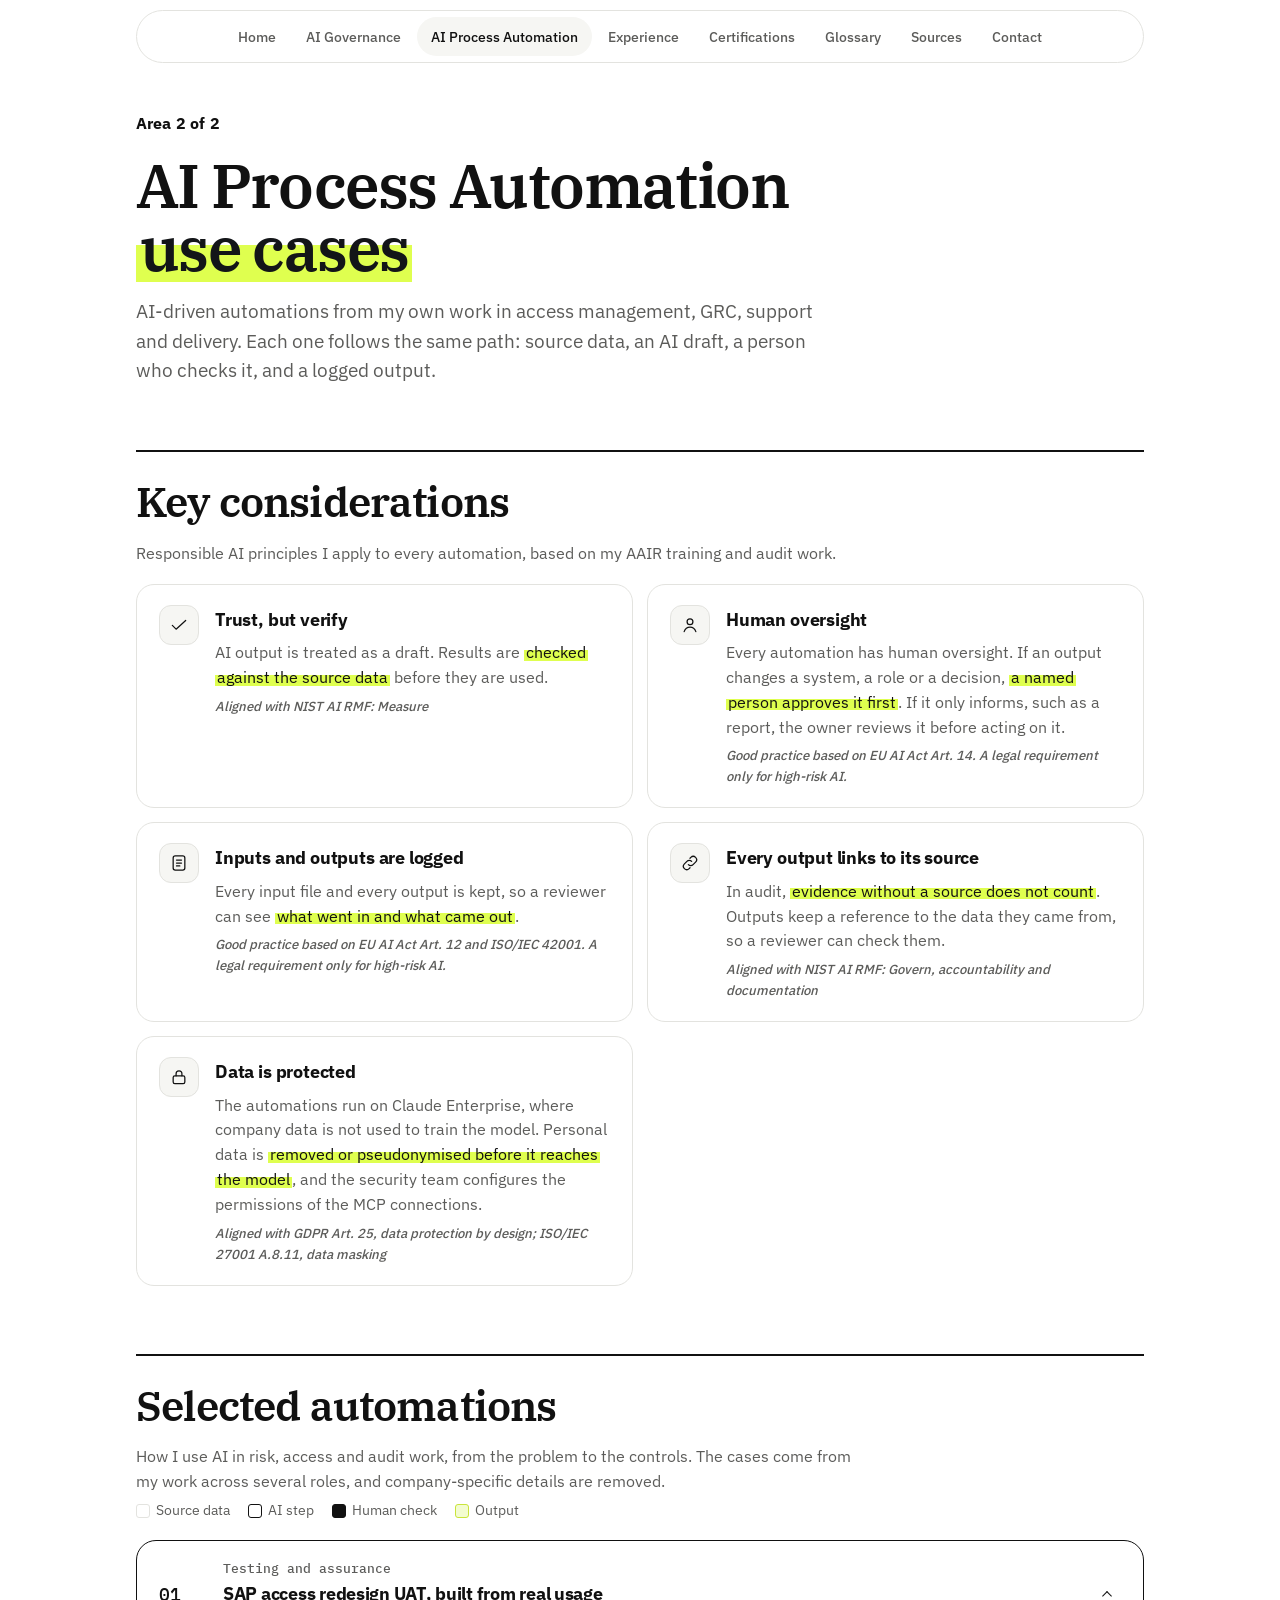
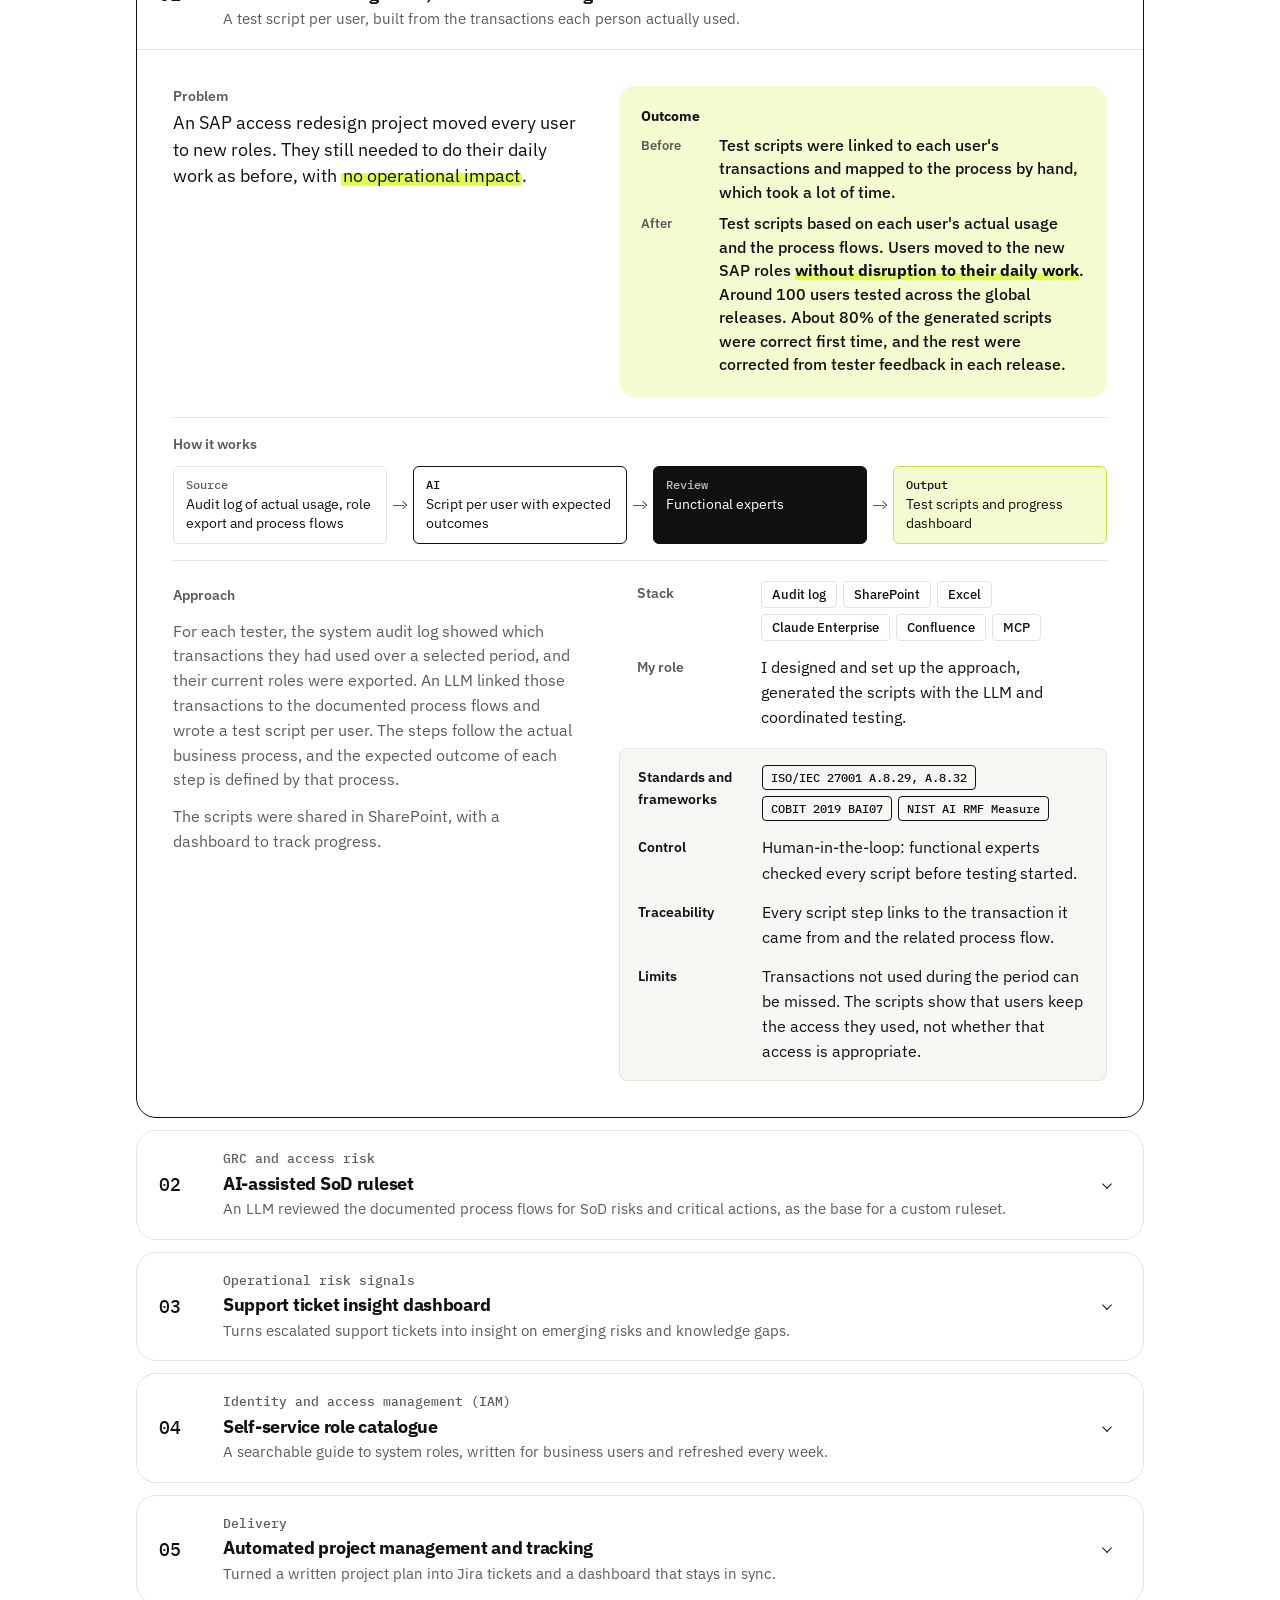
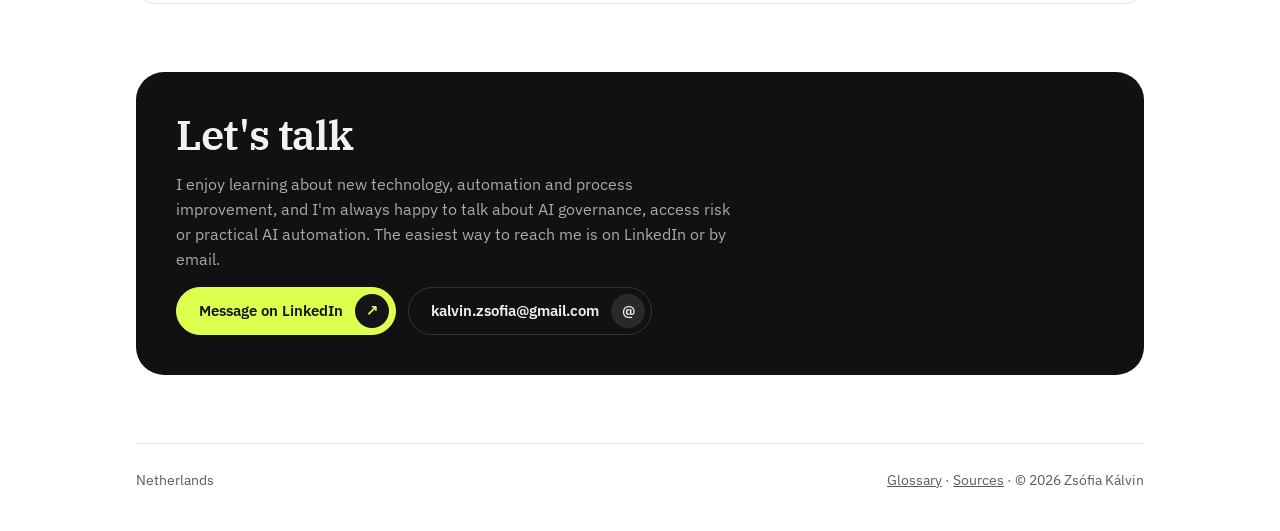
==== automation.html @ a621fd26 "New og-image with updated headline; cache-bust CSS/JS; better text wrapping in lede and section intr" ====
<!doctype html>
<html lang="en">
<head>
<meta charset="utf-8">
<meta http-equiv="Content-Security-Policy" content="default-src 'self'; script-src 'self'; style-src 'self' 'unsafe-inline'; font-src 'self'; img-src 'self' data:; connect-src 'none'; object-src 'none'; base-uri 'self'; form-action 'none'">
<meta name="referrer" content="strict-origin-when-cross-origin">
<meta name="viewport" content="width=device-width, initial-scale=1, viewport-fit=cover">
<title>AI Process Automation | Zsófia Kálvin</title>
<meta name="description" content="Five anonymised AI automation case studies in GRC, IAM, support and delivery, each human-in-the-loop with traceability, and mapped to ISO/IEC 27001, COBIT and NIST AI RMF.">
<link rel="stylesheet" href="assets/site.css?v=20261101">

<link rel="canonical" href="https://zsofiakalvin.github.io/automation.html">
<meta property="og:type" content="website">
<meta property="og:url" content="https://zsofiakalvin.github.io/automation.html">
<meta property="og:title" content="AI Process Automation | Zsófia Kálvin">
<meta property="og:description" content="Five anonymised AI automation case studies in GRC, IAM, support and delivery, each human-in-the-loop with traceability, and mapped to ISO/IEC 27001, COBIT and NIST AI RMF.">
<meta property="og:image" content="https://zsofiakalvin.github.io/og-image.png">
<meta property="og:image:width" content="1200">
<meta property="og:image:height" content="627">
<meta name="twitter:card" content="summary_large_image">
</head>
<body>
<div class="navwrap">
    <nav class="topnav" aria-label="Site">
      <div class="navlinks">
        <a href="index.html">Home</a>
        <a href="governance.html">AI Governance</a>
        <a href="automation.html" aria-current="page">AI Process Automation</a>
        <a href="index.html#career">Experience</a>
        <a href="index.html#certs">Certifications</a>
        <a href="glossary.html">Glossary</a>
        <a href="sources.html">Sources</a>
        <a href="#contact">Contact</a>
      </div>
    </nav>
</div>
<header class="hero-band">
  <div class="hero-inner">
    <div class="hero-copy sub">
      <span class="role">Area 2 of 2</span>
      <h1>AI Process Automation <span class="rule"><span class="mark">use cases</span></span></h1>
      <p class="lede">AI-driven automations from my own work in access management, GRC, support and delivery. Each one follows the same path: source data, an AI draft, a person who checks it, and a logged output.</p>
    </div>
  </div>
</header>

<main class="page">

  <section aria-labelledby="how">
    <div class="section-head">
      <h2 id="how">Key considerations</h2>
      <p>Responsible AI principles I apply to every automation, based on my AAIR training and audit work.</p>
    </div>
    <div class="principles">
      <div class="principle"><div class="principle-core">
        <span class="p-ic" aria-hidden="true"><svg viewBox="0 0 24 24"><path d="M4 12.5l4.5 4.5L20 6.5"/></svg></span>
        <h3>Trust, but verify</h3>
        <p>AI output is treated as a draft. Results are <mark class="hl">checked against the source data</mark> before they are used.</p>
        <span class="aligned">Aligned with NIST AI RMF: Measure</span>
      </div></div>
      <div class="principle"><div class="principle-core">
        <span class="p-ic" aria-hidden="true"><svg viewBox="0 0 24 24"><circle cx="12" cy="8" r="3.5"/><path d="M5 20c1.2-3.6 4-5.5 7-5.5s5.8 1.9 7 5.5"/></svg></span>
        <h3>Human oversight</h3>
        <p>Every automation has human oversight. If an output changes a system, a role or a decision, <mark class="hl">a named person approves it first</mark>. If it only informs, such as a report, the owner reviews it before acting on it.</p>
        <span class="aligned">Good practice based on EU AI Act Art. 14. A legal requirement only for high-risk AI.</span>
      </div></div>
      <div class="principle"><div class="principle-core">
        <span class="p-ic" aria-hidden="true"><svg viewBox="0 0 24 24"><rect x="5" y="3.5" width="14" height="17" rx="2.5"/><path d="M9 8.5h6M9 12h6M9 15.5h4"/></svg></span>
        <h3>Inputs and outputs are logged</h3>
        <p>Every input file and every output is kept, so a reviewer can see <mark class="hl">what went in and what came out</mark>.</p>
        <span class="aligned">Good practice based on EU AI Act Art. 12 and ISO/IEC 42001. A legal requirement only for high-risk AI.</span>
      </div></div>
      <div class="principle"><div class="principle-core">
        <span class="p-ic" aria-hidden="true"><svg viewBox="0 0 24 24"><path d="M10 14a4 4 0 0 0 5.7 0l3-3a4 4 0 0 0-5.7-5.7l-1 1"/><path d="M14 10a4 4 0 0 0-5.7 0l-3 3a4 4 0 0 0 5.7 5.7l1-1"/></svg></span>
        <h3>Every output links to its source</h3>
        <p>In audit, <mark class="hl">evidence without a source does not count</mark>. Outputs keep a reference to the data they came from, so a reviewer can check them.</p>
        <span class="aligned">Aligned with NIST AI RMF: Govern, accountability and documentation</span>
      </div></div>
      <div class="principle"><div class="principle-core">
        <span class="p-ic" aria-hidden="true"><svg viewBox="0 0 24 24"><rect x="5" y="10.5" width="14" height="9.5" rx="2"/><path d="M8.5 10.5V8a3.5 3.5 0 0 1 7 0v2.5"/></svg></span>
        <h3>Data is protected</h3>
        <p>The automations run on Claude Enterprise, where company data is not used to train the model. Personal data is <mark class="hl">removed or pseudonymised before it reaches the model</mark>, and the security team configures the permissions of the MCP connections.</p>
        <span class="aligned">Aligned with GDPR Art. 25, data protection by design; ISO/IEC 27001 A.8.11, data masking</span>
      </div></div>
    </div>
  </section>

  <section aria-labelledby="work">
    <div class="section-head">
      <h2 id="work">Selected automations</h2>
      <p>How I use AI in risk, access and audit work, from the problem to the controls. The cases come from my work across several roles, and company-specific details are removed.</p>
      <div class="legend" aria-label="Flowchart key">
        <span><i></i>Source data</span>
        <span><i class="ai"></i>AI step</span>
        <span><i class="human"></i>Human check</span>
        <span><i class="out"></i>Output</span>
      </div>
    </div>

    <div class="cases">

      <details class="case-item" name="case" open>
        <summary>
          <span class="ci-num">01</span>
          <span class="ci-text"><span class="ci-kind">Testing and assurance</span><strong>SAP access redesign UAT, built from real usage</strong><span class="ci-sum">A test script per user, built from the transactions each person actually used.</span></span>
          <span class="ci-chev" aria-hidden="true"></span>
        </summary>
      <article class="case"><div class="case-core">
        <div class="case-head">
          <span class="case-kind">Testing and assurance</span>
          <h3>SAP access redesign UAT, built from real usage</h3>
          <p class="case-problem"><span class="lbl">Problem</span><span class="txt">An SAP access redesign project moved every user to new roles. They still needed to do their daily work as before, with <mark class="hl">no operational impact</mark>.</span></p>
        </div>
        <div class="case-result">
          <span>Outcome</span>
          <dl class="ba">
            <dt>Before</dt><dd>Test scripts were linked to each user&#x27;s transactions and mapped to the process by hand, which took a lot of time.</dd>
            <dt>After</dt><dd>Test scripts based on each user&#x27;s actual usage and the process flows. Users moved to the new SAP roles <strong class="em">without disruption to their daily work</strong>. Around 100 users tested across the global releases. About 80% of the generated scripts were correct first time, and the rest were corrected from tester feedback in each release.</dd>
          </dl>
        </div>
        <figure class="flow">
          <figcaption>How it works</figcaption>
          <ol>
            <li class="step src"><span>Source</span>Audit log of actual usage, role export and process flows</li>
            <li class="arrow" aria-hidden="true"></li>
            <li class="step ai"><span>AI</span>Script per user with expected outcomes</li>
            <li class="arrow" aria-hidden="true"></li>
            <li class="step human"><span>Review</span>Functional experts</li>
            <li class="arrow" aria-hidden="true"></li>
            <li class="step out"><span>Output</span>Test scripts and progress dashboard</li>
          </ol>
        </figure>
        <div class="case-main">
          <span class="case-label">Approach</span>
          <p>For each tester, the system audit log showed which transactions they had used over a selected period, and their current roles were exported. An LLM linked those transactions to the documented process flows and wrote a test script per user. The steps follow the actual business process, and the expected outcome of each step is defined by that process.</p><p>The scripts were shared in SharePoint, with a dashboard to track progress.</p>
        </div>
        <div class="case-side">
          <dl class="fields">
            <dt>Stack</dt>
            <dd class="tags"><span class="tag">Audit log</span><span class="tag">SharePoint</span><span class="tag">Excel</span><span class="tag">Claude Enterprise</span><span class="tag">Confluence</span><span class="tag">MCP</span></dd>
            <dt>My role</dt>
            <dd>I designed and set up the approach, generated the scripts with the LLM and coordinated testing.</dd>
          </dl>
          <dl class="fields gov">
            <dt>Standards and frameworks</dt>
            <dd class="wf-regs"><a class="reg-link" href="https://www.iso.org/standard/27001" target="_blank" rel="noopener">ISO/IEC 27001 A.8.29, A.8.32</a> <a class="reg-link" href="https://www.isaca.org/resources/cobit" target="_blank" rel="noopener">COBIT 2019 BAI07</a> <a class="reg-link" href="https://www.nist.gov/itl/ai-risk-management-framework" target="_blank" rel="noopener">NIST AI RMF Measure</a></dd>
            <dt>Control</dt>
            <dd>Human-in-the-loop: functional experts checked every script before testing started.</dd>
            <dt>Traceability</dt>
            <dd>Every script step links to the transaction it came from and the related process flow.</dd>
            <dt>Limits</dt>
            <dd>Transactions not used during the period can be missed. The scripts show that users keep the access they used, not whether that access is appropriate.</dd>
          </dl>
        </div>
      </div></article>
      </details>
      <details class="case-item" name="case">
        <summary>
          <span class="ci-num">02</span>
          <span class="ci-text"><span class="ci-kind">GRC and access risk</span><strong>AI-assisted SoD ruleset</strong><span class="ci-sum">An LLM reviewed the documented process flows for SoD risks and critical actions, as the base for a custom ruleset.</span></span>
          <span class="ci-chev" aria-hidden="true"></span>
        </summary>
      <article class="case"><div class="case-core">
        <div class="case-head">
          <span class="case-kind">GRC and access risk</span>
          <h3>AI-assisted SoD ruleset</h3>
          <p class="case-problem"><span class="lbl">Problem</span><span class="txt">The business processes were documented in detail, but there were <mark class="hl">too many process flows to review manually</mark> for segregation of duties risks and to map to system requirements within the project time frame and with the available resources. The SoD ruleset was <mark class="hl">not clearly mapped to the business processes</mark>.</span></p>
        </div>
        <div class="case-result">
          <span>Outcome</span>
          <dl class="ba">
            <dt>Before</dt><dd>Manual review only, with an SoD ruleset that did not reflect the business processes.</dd>
            <dt>After</dt><dd>A reviewed baseline SoD and critical access ruleset, ready to extend.</dd>
          </dl>
        </div>
        <figure class="flow">
          <figcaption>How it works</figcaption>
          <ol>
            <li class="step src"><span>Source</span>Documented process flows</li>
            <li class="arrow" aria-hidden="true"></li>
            <li class="step ai"><span>AI</span>Flag SoD risks, roles and critical actions</li>
            <li class="arrow" aria-hidden="true"></li>
            <li class="step human"><span>Review</span>Process owners and SMEs</li>
            <li class="arrow" aria-hidden="true"></li>
            <li class="step human"><span>Mapping</span>Technical experts map to transactions</li>
            <li class="arrow" aria-hidden="true"></li>
            <li class="step out"><span>Output</span>Custom SoD and critical access ruleset</li>
          </ol>
        </figure>
        <div class="case-main">
          <span class="case-label">Approach</span>
          <p>An LLM went through the process flows and, using defined keywords, flagged where SoD conflicts could occur, which role each step belongs to, and which actions are critical.</p><p>Process owners and subject matter experts reviewed the findings. Technical experts then mapped the processes to system transactions and authorization objects to build a custom SoD and critical access ruleset.</p>
        </div>
        <div class="case-side">
          <dl class="fields">
            <dt>Stack</dt>
            <dd class="tags"><span class="tag">ERP data</span><span class="tag">SharePoint</span><span class="tag">Claude Enterprise</span><span class="tag">Confluence</span><span class="tag">MCP</span></dd>
            <dt>My role</dt>
            <dd>I designed and set up the keyword approach and ran the AI analysis.</dd>
          </dl>
          <dl class="fields gov">
            <dt>Standards and frameworks</dt>
            <dd class="wf-regs"><a class="reg-link" href="https://www.iso.org/standard/27001" target="_blank" rel="noopener">ISO/IEC 27001 A.5.3</a> <a class="reg-link" href="https://www.isaca.org/resources/cobit" target="_blank" rel="noopener">COBIT 2019 DSS06</a> <a class="reg-link" href="https://www.coso.org" target="_blank" rel="noopener">COSO Internal Control</a></dd>
            <dt>Control</dt>
            <dd>Human-in-the-loop: the LLM produced a first draft only. Process owners and SMEs reviewed the findings, and technical experts did the mapping.</dd>
            <dt>Traceability</dt>
            <dd>Each risk and critical action links to the process flow it came from and to the documented mitigating control.</dd>
            <dt>Limits</dt>
            <dd>Keyword matching can miss a risk described in other words, and process documentation can be out of date. The ruleset was validated by business process owners and functional SMEs, not benchmarked against a standard ruleset. It is a baseline, not a complete risk assessment.</dd>
          </dl>
        </div>
      </div></article>
      </details>
      <details class="case-item" name="case">
        <summary>
          <span class="ci-num">03</span>
          <span class="ci-text"><span class="ci-kind">Operational risk signals</span><strong>Support ticket insight dashboard</strong><span class="ci-sum">Turns escalated support tickets into insight on emerging risks and knowledge gaps.</span></span>
          <span class="ci-chev" aria-hidden="true"></span>
        </summary>
      <article class="case"><div class="case-core">
        <div class="case-head">
          <span class="case-kind">Operational risk signals</span>
          <h3>Support ticket insight dashboard</h3>
          <p class="case-problem"><span class="lbl">Problem</span><span class="txt">Support handles a large number of tickets, often routed across several teams. The goal was to find <mark class="hl">bottlenecks and recurring issues</mark>.</span></p>
        </div>
        <div class="case-result">
          <span>Outcome</span>
          <dl class="ba">
            <dt>Before</dt><dd>No visibility of where the knowledge base falls short or where tickets get stuck.</dd>
            <dt>After</dt><dd>Recurring escalations became visible by category. Many were already covered by existing procedures, so those were shared and training was added where the process was unclear. These escalations went down afterwards. This was observed, not measured, and other changes in the same period may have played a part.</dd>
          </dl>
        </div>
        <figure class="flow">
          <figcaption>How it works</figcaption>
          <ol>
            <li class="step src"><span>Source</span>Escalated tickets</li>
            <li class="arrow" aria-hidden="true"></li>
            <li class="step ai"><span>AI</span>Categorise and suggest root cause</li>
            <li class="arrow" aria-hidden="true"></li>
            <li class="step out"><span>Output</span>Two dashboard reports</li>
            <li class="arrow" aria-hidden="true"></li>
            <li class="step human"><span>Review</span>Function owner decides on action</li>
            <li class="arrow" aria-hidden="true"></li>
            <li class="step out"><span>Output</span>Monthly summary</li>
          </ol>
        </figure>
        <div class="case-main">
          <span class="case-label">Approach</span>
          <p>An automation collects the tickets first-line support could not resolve or needed help with. An LLM sorts them into predefined categories and suggests the root cause and the help that was needed.</p><p>The results feed two reports on a dashboard. One shows ticket volume and type to flag emerging risks. The other shows knowledge gaps behind escalations.</p>
        </div>
        <div class="case-side">
          <dl class="fields">
            <dt>Stack</dt>
            <dd class="tags"><span class="tag">Jira</span><span class="tag">Confluence</span><span class="tag">MCP</span><span class="tag">Claude Enterprise</span><span class="tag">Microsoft Office</span></dd>
          <dt>Schedule</dt>
          <dd>Runs daily. Monthly summary to management.</dd>
            <dt>My role</dt>
            <dd>I designed and set up the automation and the reports.</dd>
          </dl>
          <dl class="fields gov">
            <dt>Standards and frameworks</dt>
            <dd class="wf-regs"><a class="reg-link" href="https://www.iso.org/standard/70636.html" target="_blank" rel="noopener">ISO/IEC 20000-1</a></dd>
            <dt>Control</dt>
            <dd>The function owner reviews each report and decides whether action is needed. Tickets are sorted into predefined categories.</dd>
            <dt>Traceability</dt>
            <dd>Every ticket is listed in the report with a link to the original ticket.</dd>
            <dt>Limits</dt>
            <dd>Tickets with several causes can land in the wrong category. Individual classifications are not approved one by one. The function owner reviews the report as a whole and confirms root causes before any action.</dd>
          </dl>
        </div>
      </div></article>
      </details>
      <details class="case-item" name="case">
        <summary>
          <span class="ci-num">04</span>
          <span class="ci-text"><span class="ci-kind">Identity and access management (IAM)</span><strong>Self-service role catalogue</strong><span class="ci-sum">A searchable guide to system roles, written for business users and refreshed every week.</span></span>
          <span class="ci-chev" aria-hidden="true"></span>
        </summary>
      <article class="case"><div class="case-core">
        <div class="case-head">
          <span class="case-kind">Identity and access management (IAM)</span>
          <h3>Self-service role catalogue</h3>
          <p class="case-problem"><span class="lbl">Problem</span><span class="txt">Technical role names <mark class="hl">meant little to business users</mark>, so it was hard for them to know which access to request.</span></p>
        </div>
        <div class="case-result">
          <span>Outcome</span>
          <dl class="ba">
            <dt>Before</dt><dd>Business users chose access from technical role names.</dd>
            <dt>After</dt><dd>One searchable page explains roles in business terms, used by business users and the support team.</dd>
          </dl>
        </div>
        <figure class="flow">
          <figcaption>How it works</figcaption>
          <ol>
            <li class="step src"><span>Source</span>Weekly role data extract</li>
            <li class="arrow" aria-hidden="true"></li>
            <li class="step ai"><span>AI</span>Build searchable page</li>
            <li class="arrow" aria-hidden="true"></li>
            <li class="step human"><span>Review</span>Manual check</li>
            <li class="arrow" aria-hidden="true"></li>
            <li class="step out"><span>Output</span>Role catalogue page</li>
          </ol>
        </figure>
        <div class="case-main">
          <span class="case-label">Approach</span>
          <p>Role data is extracted from the ERP system every week. An LLM turns it into a searchable page where people can find roles by transaction description, job title or business process, and see whether a role gives display or maintain access.</p><p>Each role shows what it contains, with best-practice guidance on which role to request. The support team uses the same page to answer access questions.</p>
        </div>
        <div class="case-side">
          <dl class="fields">
            <dt>Stack</dt>
            <dd class="tags"><span class="tag">ERP extract</span><span class="tag">Excel</span><span class="tag">Claude Enterprise</span><span class="tag">Confluence</span><span class="tag">HTML</span></dd>
          <dt>Refresh</dt>
          <dd>Weekly</dd>
            <dt>My role</dt>
            <dd>I designed and set up the extract, the page and the weekly refresh, and I check each version.</dd>
          </dl>
          <dl class="fields gov">
            <dt>Standards and frameworks</dt>
            <dd class="wf-regs"><a class="reg-link" href="https://www.iso.org/standard/27001" target="_blank" rel="noopener">ISO/IEC 27001 A.5.15, A.5.18</a> <a class="reg-link" href="https://www.isaca.org/resources/cobit" target="_blank" rel="noopener">COBIT 2019 DSS05.04</a></dd>
            <dt>Control</dt>
            <dd>I check the generated page before it is published. It is read-only, and access is still requested and approved through the normal process.</dd>
            <dt>Traceability</dt>
            <dd>Each refresh is built from that week&#x27;s data extract.</dd>
            <dt>Limits</dt>
            <dd>The page is only as good as the role data behind it. It guides requests but does not replace the approval step.</dd>
          </dl>
        </div>
      </div></article>
      </details>
      <details class="case-item" name="case">
        <summary>
          <span class="ci-num">05</span>
          <span class="ci-text"><span class="ci-kind">Delivery</span><strong>Automated project management and tracking</strong><span class="ci-sum">Turned a written project plan into Jira tickets and a dashboard that stays in sync.</span></span>
          <span class="ci-chev" aria-hidden="true"></span>
        </summary>
      <article class="case"><div class="case-core">
        <div class="case-head">
          <span class="case-kind">Delivery</span>
          <h3>Automated project management and tracking</h3>
          <p class="case-problem"><span class="lbl">Problem</span><span class="txt">The project plan lived in a document and the work lived in Jira, so status had to be <mark class="hl">updated in two places</mark>.</span></p>
        </div>
        <div class="case-result">
          <span>Outcome</span>
          <dl class="ba">
            <dt>Before</dt><dd>Status was updated by hand in more than one place.</dd>
            <dt>After</dt><dd>Status is kept in Jira only, and the dashboard is updated from it every week.</dd>
          </dl>
        </div>
        <figure class="flow">
          <figcaption>How it works</figcaption>
          <ol>
            <li class="step src"><span>Source</span>Written project plan</li>
            <li class="arrow" aria-hidden="true"></li>
            <li class="step ai"><span>AI</span>Build dashboard and tickets</li>
            <li class="arrow" aria-hidden="true"></li>
            <li class="step human"><span>Review</span>Project coordinator</li>
            <li class="arrow" aria-hidden="true"></li>
            <li class="step out"><span>Output</span>Jira tickets by person and sprint</li>
            <li class="arrow" aria-hidden="true"></li>
            <li class="step src"><span>Repeat</span>Weekly sync from Jira</li>
          </ol>
        </figure>
        <div class="case-main">
          <span class="case-label">Approach</span>
          <p>An LLM turned the written project plan into a dashboard and a set of Jira tickets, assigned to people and sprints.</p><p>A weekly scheduled task updates the dashboard from Jira.</p>
        </div>
        <div class="case-side">
          <dl class="fields">
            <dt>Stack</dt>
            <dd class="tags"><span class="tag">Claude Enterprise</span><span class="tag">Jira</span><span class="tag">Confluence</span><span class="tag">MCP</span><span class="tag">Microsoft Office</span></dd>
          <dt>Schedule</dt>
          <dd>Weekly</dd>
            <dt>My role</dt>
            <dd>I designed and set up the dashboard, the tickets and the weekly sync.</dd>
          </dl>
          <dl class="fields gov">
            <dt>Standards and frameworks</dt>
            <dd class="wf-regs"><a class="reg-link" href="https://www.iso.org/standard/74947.html" target="_blank" rel="noopener">ISO 21502</a></dd>
            <dt>Control</dt>
            <dd>The project coordinator reviews the tickets and assignments.</dd>
            <dt>Traceability</dt>
            <dd>The dashboard is rebuilt from Jira every week, so it reflects the tickets themselves.</dd>
            <dt>Limits</dt>
            <dd>Splitting the plan into tickets needs a human check, and the dashboard is only as current as Jira.</dd>
          </dl>
        </div>
      </div></article>
      </details>

    </div>
  </section>

  <section class="contact" aria-labelledby="contact">
    <h2 id="contact">Let's talk</h2>
    <p>I enjoy learning about new technology, automation and process improvement, and I'm always happy to talk about AI governance, access risk or practical AI automation. The easiest way to reach me is on LinkedIn or by email.</p>
    <div class="cta">
      <a class="btn primary" href="https://www.linkedin.com/in/zsofia-kalvin/">Message on LinkedIn <span class="ic" aria-hidden="true">&#8599;</span></a>
      <a class="btn" href="#contact" data-u="kalvin.zsofia" data-d="gmail.com"><span class="em-txt">kalvin.zsofia [at] gmail.com</span> <span class="ic" aria-hidden="true">@</span></a>
    </div>
  </section>

  <footer>
    <span>Netherlands</span>
    <span><a href="glossary.html">Glossary</a> · <a href="sources.html">Sources</a> · &copy; 2026 Zsófia Kálvin</span>
  </footer>

</main>
<script src="assets/site.js?v=20261101" defer></script>
</body>
</html>
---- assets/site.css ----
@font-face { font-family: 'IBM Plex Sans'; font-style: normal; font-weight: 400; font-display: swap; src: url('fonts/ibm-plex-sans-latin-400-normal.woff2') format('woff2'); }
@font-face { font-family: 'IBM Plex Sans'; font-style: normal; font-weight: 500; font-display: swap; src: url('fonts/ibm-plex-sans-latin-500-normal.woff2') format('woff2'); }
@font-face { font-family: 'IBM Plex Sans'; font-style: normal; font-weight: 600; font-display: swap; src: url('fonts/ibm-plex-sans-latin-600-normal.woff2') format('woff2'); }
@font-face { font-family: 'IBM Plex Sans'; font-style: normal; font-weight: 700; font-display: swap; src: url('fonts/ibm-plex-sans-latin-700-normal.woff2') format('woff2'); }
@font-face { font-family: 'IBM Plex Serif'; font-style: normal; font-weight: 500; font-display: swap; src: url('fonts/ibm-plex-serif-latin-500-normal.woff2') format('woff2'); }
@font-face { font-family: 'IBM Plex Serif'; font-style: normal; font-weight: 600; font-display: swap; src: url('fonts/ibm-plex-serif-latin-600-normal.woff2') format('woff2'); }
@font-face { font-family: 'IBM Plex Mono'; font-style: normal; font-weight: 500; font-display: swap; src: url('fonts/ibm-plex-mono-latin-500-normal.woff2') format('woff2'); }
*, *::before, *::after { box-sizing: border-box; margin: 0; padding: 0; }
    /* Layout: light, airy single column; a highlighted headline as the one bold moment, ranked case accordion, principle cards, dark contact block. */
  :root {
    --bg: #ffffff;
    --surface: #ffffff;
    --fg: #111111;
    --muted: #5c5c5a;
    --line: #e3e3df;
    --accent: #111111;
    --accent-soft: #f2f2ef;
    --hl: #dfff4f;
    --hl-soft: #f3fcd0;
    --pending: #8a5a00;
    --pending-soft: #fbf1dc;
    --shell: #f6f6f3;
    --ink: #111111;
    --ink-fg: #f1f3ee;
    --ink-muted: #a4aab1;
    --ink-line: rgba(255, 255, 255, 0.14);
    --ink-accent: #dfff4f;
    --shadow: 0 1px 2px rgba(0, 0, 0, 0.04);
    --font-display: "IBM Plex Sans", "Helvetica Neue", Arial, sans-serif;
    --font-body: "IBM Plex Sans", "Helvetica Neue", Arial, system-ui, sans-serif;
  }
  @media (prefers-color-scheme: dark) {
    :root:not([data-theme="light"]) {
      --bg: #0c0c0c; --surface: #141414; --fg: #f2f2ef; --muted: #a3a3a0; --line: #2b2b2a;
      --accent: #f2f2ef; --accent-soft: #1f1f1f; --hl-soft: #262c10; --shell: #111111;
      --pending: #f0c674; --pending-soft: #3a2e14; --ink: #1a1a1a;
      --shadow: none; color-scheme: dark;
    }
  }
  :root[data-theme="dark"] {
    --bg: #0c0c0c; --surface: #141414; --fg: #f2f2ef; --muted: #a3a3a0; --line: #2b2b2a;
    --accent: #f2f2ef; --accent-soft: #1f1f1f; --hl-soft: #262c10; --shell: #111111;
    --pending: #f0c674; --pending-soft: #3a2e14; --ink: #1a1a1a;
    --shadow: none; color-scheme: dark;
  }

  body {
    background: var(--bg); color: var(--fg);
    font-family: var(--font-body); font-size: 1rem; line-height: 1.65;
    -webkit-font-smoothing: antialiased;
  }
  .page {
    max-width: 1040px; margin: 0 auto;
    padding-left: max(16px, env(safe-area-inset-left, 0px));
    padding-right: max(16px, env(safe-area-inset-right, 0px));
    padding-block: clamp(40px, 6vw, 72px) 56px;
    display: flex; flex-direction: column; gap: clamp(64px, 10vw, 120px);
  }
  a { color: inherit; }
  a:focus-visible { outline: 2px solid var(--accent); outline-offset: 3px; border-radius: 2px; }

  /* Hero */
  .hero-band { background: var(--bg); color: var(--fg); }
  .hero-inner {
    max-width: 1040px; margin: 0 auto;
    padding-left: max(16px, env(safe-area-inset-left, 0px));
    padding-right: max(16px, env(safe-area-inset-right, 0px));
    padding-block: 20px clamp(40px, 6vw, 72px);
    display: flex; flex-direction: column; gap: clamp(48px, 8vw, 96px);
  }
  .topnav {
    display: flex; align-items: center; justify-content: space-between; gap: 16px;
    padding: 8px 8px 8px 22px; border-radius: 999px; background: var(--surface); box-shadow: var(--shadow);
  }
  .brand { font-family: var(--font-display); font-weight: 700; font-size: 1.05rem; letter-spacing: -0.01em; }
  .navlinks { display: flex; gap: 2px; flex-wrap: wrap; }
  .navlinks a {
    text-decoration: none; color: var(--muted); font-size: 0.9rem; font-weight: 500;
    padding: 8px 14px; border-radius: 999px; transition: color .3s cubic-bezier(.32,.72,0,1), background-color .3s cubic-bezier(.32,.72,0,1);
  }
  .navlinks a:hover { color: var(--fg); background: var(--bg); }
  .hero-grid { display: grid; grid-template-columns: minmax(0, 1fr); gap: 48px 64px; align-items: center; }
  .hero-copy { display: flex; flex-direction: column; gap: 24px; min-width: 0; }
  .role { color: var(--accent); font-weight: 600; font-size: 0.98rem; }
  .creds { display: flex; flex-wrap: wrap; gap: 8px; }
  .creds span { font-size: 0.84rem; font-weight: 600; padding: 5px 12px; border-radius: 999px; background: var(--surface); border: 1px solid var(--line); color: var(--fg); }
  .creds span.plain { font-weight: 500; color: var(--muted); background: none; border-color: transparent; padding-inline: 4px; }
  .hero-copy h1 {
    font-family: var(--font-display); font-weight: 800;
    font-size: clamp(2.7rem, 6vw, 5rem); line-height: 1; letter-spacing: -0.045em; text-wrap: balance;
  }
  .hero-copy h1 .rule { display: block; }
  .mark {
    color: #131518; padding: 0 0.06em; -webkit-box-decoration-break: clone; box-decoration-break: clone;
    background: linear-gradient(var(--hl), var(--hl)) no-repeat 0 88% / 100% 46%;
    animation: swipe 0.9s cubic-bezier(.65,0,.35,1) 0.35s both;
  }
  @keyframes swipe { from { background-size: 0% 46%; } }
  mark.hl {
    color: var(--fg); padding: 0 0.12em; -webkit-box-decoration-break: clone; box-decoration-break: clone;
    background: linear-gradient(var(--hl), var(--hl)) no-repeat 0 85% / 100% 55%;
  }
  @media (prefers-color-scheme: dark) { :root:not([data-theme="light"]) mark.hl { background-size: 100% 100%; color: #131518; border-radius: 3px; } }
  :root[data-theme="dark"] mark.hl { background-size: 100% 100%; color: #131518; border-radius: 3px; }
  .lede { font-size: clamp(1.03rem, 1.5vw, 1.16rem); color: var(--muted); max-width: 64ch; text-wrap: pretty; }
  .cta { display: flex; flex-wrap: wrap; gap: 12px; }
  .btn {
    display: inline-flex; align-items: center; gap: 12px; text-decoration: none;
    font-weight: 600; font-size: 0.95rem; color: var(--fg); background: var(--surface);
    padding: 6px 6px 6px 22px; border-radius: 999px; border: 1px solid var(--line);
    transition: transform .4s cubic-bezier(.32,.72,0,1), box-shadow .4s cubic-bezier(.32,.72,0,1);
  }
  .btn .ic {
    width: 34px; height: 34px; border-radius: 999px; display: inline-flex; align-items: center; justify-content: center;
    background: var(--bg); font-size: 0.95rem; transition: transform .4s cubic-bezier(.32,.72,0,1);
  }
  .btn.primary { background: var(--fg); color: var(--bg); border-color: var(--fg); }
  .btn.primary .ic { background: var(--hl); color: #131518; }
  .btn:hover { box-shadow: var(--shadow); }
  .btn:hover .ic { transform: translate(2px, -2px) scale(1.05); }
  .btn:active { transform: scale(0.98); }
  .btn:focus-visible, .navlinks a:focus-visible { outline: 2px solid var(--accent); outline-offset: 3px; }

  /* Path panel */
  .sig-shell { padding: 6px; border-radius: 28px; background: var(--shell); border: 1px solid var(--line); min-width: 0; }
  .sig-core {
    border-radius: 22px; padding: 26px 26px 22px; background: var(--surface); box-shadow: var(--shadow);
    display: flex; flex-direction: column; gap: 18px;
  }
  .sig-title { font-size: 0.88rem; font-weight: 600; color: var(--muted); }
  .sig { list-style: none; position: relative; display: flex; flex-direction: column; gap: 18px; }
  .sig::before { content: ""; position: absolute; left: 11px; top: 14px; bottom: 14px; width: 1px; background: var(--line); }
  .sig li {
    position: relative; padding-left: 40px; display: flex; flex-direction: column;
    animation: rise .7s cubic-bezier(.16,1,.3,1) both; animation-delay: calc(var(--i) * 140ms + 500ms);
  }
  .sig li::before {
    content: ""; position: absolute; left: 4px; top: 5px; width: 15px; height: 15px; border-radius: 999px;
    background: var(--surface); border: 1.5px solid var(--muted);
  }
  .sig li.ai::before { border-color: var(--accent); background: var(--accent-soft); }
  .sig li.human::before { background: var(--fg); border-color: var(--fg); }
  .sig li:last-child::before { background: var(--hl); border-color: #131518; }
  .sig b { font-family: var(--font-display); font-weight: 700; font-size: 1.08rem; letter-spacing: -0.01em; }
  .sig li.ai b { color: var(--accent); }
  .sig span { font-size: 0.88rem; color: var(--muted); }
  @keyframes rise { from { opacity: 0; transform: translateY(10px); } }

  /* Section heads */
  .section-head { display: flex; flex-direction: column; gap: 8px; margin-bottom: 32px; }
  .section-head h2 { font-family: var(--font-display); font-weight: 700; font-size: clamp(1.6rem, 3vw, 2.1rem); letter-spacing: -0.02em; text-wrap: balance; }
  .section-head p { color: var(--muted); max-width: 72ch; text-wrap: pretty; }

  /* Principles */
  .principles { display: grid; grid-template-columns: repeat(2, minmax(0, 1fr)); column-gap: 56px; border-top: 2px solid var(--fg); }
  .principle { padding-block: 24px; border-bottom: 1px solid var(--line); display: flex; flex-direction: column; gap: 8px; min-width: 0; }
  .principle h3 { font-family: var(--font-display); font-weight: 700; font-size: 1.15rem; }
  .principle p { color: var(--muted); font-size: 0.97rem; }

  /* Case studies */
  .cases { display: flex; flex-direction: column; gap: 24px; }
  .case {
    padding: 6px; border-radius: 28px; background: var(--shell);
    border: 1px solid var(--line);
  }
  .case-core {
    display: grid; grid-template-columns: minmax(0, 5fr) minmax(0, 6fr); gap: 28px 56px;
    padding: clamp(22px, 4vw, 40px); border-radius: 22px; background: var(--surface);
    box-shadow: var(--shadow);
  }
  .case-head { display: flex; flex-direction: column; gap: 10px; min-width: 0; }
  .case-problem { display: flex; flex-direction: column; gap: 4px; font-size: 1.1rem; line-height: 1.5; color: var(--fg); max-width: 48ch; }
  .case-problem .lbl, .case-label { font-size: 0.85rem; font-weight: 600; color: var(--muted); }
  .case-result {
    align-self: start; background: var(--bg); border-radius: 16px; padding: 20px 22px;
    display: flex; flex-direction: column; gap: 6px; min-width: 0;
  }
  .case-result span { font-size: 0.85rem; font-weight: 700; color: var(--fg); }
  .case-result p { font-weight: 500; line-height: 1.55; }
  .case-main { display: flex; flex-direction: column; gap: 12px; min-width: 0; padding-top: 4px; }
  .case-kind { font-size: 0.85rem; font-weight: 600; color: var(--accent); }
  .case h3 { font-family: var(--font-display); font-weight: 700; font-size: clamp(1.35rem, 2.4vw, 1.65rem); line-height: 1.2; letter-spacing: -0.015em; text-wrap: balance; }
  .case-main p { color: var(--muted); max-width: 52ch; font-size: 0.97rem; }

  .fields { display: grid; grid-template-columns: 6.5rem minmax(0, 1fr); gap: 14px 20px; align-content: start; margin: 0; }
  .fields dt { font-size: 0.85rem; font-weight: 600; color: var(--muted); padding-top: 2px; }
  .fields dd { margin: 0; min-width: 0; }
  .tags { display: flex; flex-wrap: wrap; gap: 6px; }
  .tag { font-size: 0.82rem; font-weight: 500; padding: 2px 10px; border-radius: 4px; background: var(--surface); border: 1px solid var(--line); }
  .todo {
    display: inline-block; font-size: 0.85rem; font-style: italic; color: var(--pending);
    background: var(--pending-soft); padding: 1px 8px; border-radius: 4px;
  }
  .tag.todo { border-color: transparent; }


  /* Case side panels */
  .case-side { display: flex; flex-direction: column; gap: 18px; min-width: 0; }
  .fields.gov { background: var(--accent-soft); border-radius: 8px; padding: 16px 18px; }
  .fields.gov dt { color: var(--accent); }

  /* Flowchart */
  .flow { grid-column: 1 / -1; margin: 0; padding-block: 8px 4px; border-block: 1px solid var(--line); padding-block: 20px; display: flex; flex-direction: column; gap: 10px; min-width: 0; }
  .flow figcaption { font-size: 0.85rem; font-weight: 600; color: var(--muted); }
  .flow ol { list-style: none; display: flex; align-items: stretch; gap: 6px; }
  .step {
    flex: 1 1 0; min-width: 0; display: flex; flex-direction: column; gap: 2px;
    padding: 10px 12px; border-radius: 6px; font-size: 0.88rem; line-height: 1.35;
    background: var(--surface); border: 1px solid var(--line);
  }
  .step span { font-size: 0.75rem; font-weight: 600; color: var(--muted); }
  .step.ai { border-color: var(--accent); }
  .step.ai span { color: var(--accent); }
  .step.human { background: var(--fg); color: var(--bg); border-color: var(--fg); }
  .step.human span { color: var(--bg); opacity: 0.75; }
  .step.out { background: var(--bg); border-color: transparent; }
  .step.todo { border: 1px dashed var(--pending); color: var(--pending); background: var(--pending-soft); font-style: italic; }
  .step.todo span { color: var(--pending); }
  .arrow { flex: 0 0 14px; align-self: center; height: 14px; position: relative; }
  .arrow::before { content: ""; position: absolute; left: 0; right: 3px; top: 50%; border-top: 1.5px solid var(--muted); }
  .arrow::after { content: ""; position: absolute; right: 1px; top: 50%; width: 6px; height: 6px; border-top: 1.5px solid var(--muted); border-right: 1.5px solid var(--muted); transform: translateY(-50%) rotate(45deg); }
  .legend { display: flex; flex-wrap: wrap; gap: 8px 18px; font-size: 0.85rem; color: var(--muted); }
  .legend span { display: inline-flex; align-items: center; gap: 6px; }
  .legend i { width: 14px; height: 14px; border-radius: 3px; border: 1px solid var(--line); background: var(--surface); display: inline-block; }
  .legend i.ai { border-color: var(--accent); }
  .legend i.human { background: var(--fg); border-color: var(--fg); }
  @media (max-width: 760px) {
    .flow ol { flex-direction: column; }
    .step { flex: none; }
    .arrow { flex: 0 0 14px; width: 14px; align-self: flex-start; margin-left: 18px; transform: rotate(90deg); }
  }


  /* Ranked case list */
  .case-item { border: 1px solid var(--line); border-radius: 20px; background: var(--surface); transition: border-color .4s cubic-bezier(.32,.72,0,1), box-shadow .4s cubic-bezier(.32,.72,0,1), transform .4s cubic-bezier(.32,.72,0,1); }
  .case-item:hover, .case-item[open] { border-color: var(--accent); }
  .case-item:not([open]):hover { transform: translateY(-2px); box-shadow: 0 14px 30px -18px rgba(20, 32, 43, 0.25); }
  .case-item[open] { box-shadow: 0 18px 40px -22px rgba(20, 32, 43, 0.3); }
  .case-item > summary {
    list-style: none; cursor: pointer; display: grid; grid-template-columns: 3rem minmax(0, 1fr) 28px;
    gap: 16px; align-items: center; padding: 18px 22px; border-radius: 20px;
  }
  .case-item[open] > summary { border-bottom: 1px solid var(--line); border-radius: 20px 20px 0 0; }
  .case-item > summary::-webkit-details-marker { display: none; }
  .case-item > summary:focus-visible { outline: 2px solid var(--accent); outline-offset: 3px; }
  .ci-num { font-family: var(--font-display); font-weight: 800; font-size: 1.7rem; letter-spacing: -0.04em; color: var(--accent); font-variant-numeric: tabular-nums; }
  .ci-text { display: flex; flex-direction: column; gap: 2px; min-width: 0; }
  .ci-kind { font-size: 0.8rem; font-weight: 600; color: var(--muted); }
  .ci-text strong { font-family: var(--font-display); font-weight: 700; font-size: 1.12rem; line-height: 1.3; }
  .ci-sum { color: var(--muted); font-size: 0.93rem; }
  .ci-chev { width: 28px; height: 28px; border-radius: 999px; background: var(--bg); position: relative; transition: transform .35s cubic-bezier(.32,.72,0,1); }
  .ci-chev::before { content: ""; position: absolute; left: 50%; top: 45%; width: 7px; height: 7px; border-right: 1.5px solid var(--fg); border-bottom: 1.5px solid var(--fg); transform: translate(-50%, -50%) rotate(45deg); }
  .case-item[open] .ci-chev { transform: rotate(180deg); }
  .case-item .case { border: 0; background: none; padding: 6px 6px 6px; border-radius: 0; }
  .case-item .case-head .case-kind, .case-item .case-head h3 { display: none; }
  .case-item .case-core { box-shadow: none; background: var(--bg); }
  .case-item .case-result { background: var(--hl-soft); }
  .case-item .step { background: var(--surface); }
  .case-item .step.out, .step.out { background: var(--hl-soft); border-color: #c9e43a; }
  .step.out span { color: var(--fg); }
  strong.em { font-weight: 700; color: var(--fg); box-shadow: inset 0 -0.45em 0 var(--hl); }
  .legend i.out { background: var(--hl-soft); border-color: #c9e43a; }
  .case-item .step.human { background: var(--fg); }
  .cases { gap: 12px; }
  @media (max-width: 520px) { .case-item > summary { grid-template-columns: 2.2rem minmax(0, 1fr) 24px; gap: 12px; padding: 16px; } .ci-sum { display: none; } }

  /* Polish pass */
  .eyebrow {
    align-self: flex-start; display: inline-flex; align-items: center; gap: 8px;
    font-size: 0.82rem; font-weight: 600;
    color: var(--accent); background: var(--accent-soft); padding: 5px 12px; border-radius: 999px;
  }
  .eyebrow::before { content: ""; width: 6px; height: 6px; border-radius: 999px; background: var(--accent); }
  .principles { border-top: 0; column-gap: 0; gap: 14px; }
  .principle { border: 1px solid var(--line); border-radius: 24px; padding: 6px; background: var(--shell); }
  .principle-core {
    background: var(--surface); border-radius: 18px; padding: 24px 24px 22px; height: 100%;
    display: grid; grid-template-columns: 40px minmax(0, 1fr); gap: 6px 16px; align-content: start;
    box-shadow: var(--shadow);
  }
  .p-ic {
    grid-row: span 2; width: 40px; height: 40px; border-radius: 12px; background: var(--accent-soft);
    color: var(--accent); display: inline-flex; align-items: center; justify-content: center;
  }
  .p-ic svg { width: 20px; height: 20px; fill: none; stroke: currentColor; stroke-width: 1.5; stroke-linecap: round; stroke-linejoin: round; }
  .job.current .job-role strong::after {
    content: "Current"; margin-left: 10px; vertical-align: 2px; font-family: var(--font-body);
    font-size: 0.75rem; font-weight: 600;
    color: var(--accent); background: var(--accent-soft); padding: 2px 8px; border-radius: 999px;
  }
  @media (max-width: 760px) { .principle-core { padding: 20px; } }


  /* Outcome before/after */
  .ba { display: grid; grid-template-columns: 4rem minmax(0, 1fr); gap: 8px 14px; margin: 0; }
  .ba dt { font-size: 0.8rem; font-weight: 600; color: var(--muted); padding-top: 2px; }
  .ba dd { margin: 0; font-weight: 500; line-height: 1.5; min-width: 0; }

  /* Framework alignment */
  .aligned { grid-column: 2; font-size: 0.82rem; color: var(--accent); font-weight: 500; }
  .aligned-note { grid-column: 1 / -1; margin: 0; padding: 16px 30px; border-radius: 24px; border: 1px dashed var(--line); font-size: 0.88rem; color: var(--muted); display: grid; grid-template-columns: 40px minmax(0, 1fr); gap: 16px; align-items: center; }
  .aligned-note .p-ic { grid-row: auto; width: 40px; height: 40px; background: var(--shell); color: var(--muted); }
  @media (max-width: 760px) { .aligned-note { padding: 16px 26px; } }
  .also { font-size: 0.88rem; color: var(--muted); }

  /* Contact */
  .contact { background: var(--ink); color: var(--ink-fg); border-radius: 28px; padding: clamp(28px, 5vw, 56px); display: flex; flex-direction: column; gap: 20px; }
  .contact h2 { font-family: var(--font-display); font-weight: 800; font-size: clamp(1.8rem, 4vw, 2.6rem); letter-spacing: -0.03em; line-height: 1.1; }
  .contact p { color: var(--ink-muted); max-width: 56ch; }
  .contact .eyebrow { background: rgba(255,255,255,0.08); color: var(--ink-accent); }
  .contact .eyebrow::before { background: var(--ink-accent); }
  .contact .todo { color: var(--pending); }
  .contact .btn { background: transparent; color: var(--ink-fg); border-color: var(--ink-line); }
  .contact .btn .ic { background: rgba(255,255,255,0.1); }
  .contact .btn.primary { background: var(--hl); color: #131518; border-color: var(--hl); }
  .contact .btn.primary .ic { background: #131518; color: var(--hl); }
  @media (max-width: 420px) { .ba { grid-template-columns: minmax(0, 1fr); gap: 2px; } .ba dd { margin-bottom: 8px; } }

  /* Certifications */
  .cert-groups { display: grid; grid-template-columns: repeat(2, minmax(0, 1fr)); gap: 16px; }
  .cert-group {
    background: var(--surface); border: 1px solid var(--line); border-radius: 10px;
    padding: 24px; display: flex; flex-direction: column; gap: 16px; min-width: 0;
  }
  .cert-group h3 { font-family: var(--font-display); font-weight: 700; font-size: 1rem; color: var(--muted); }
  .cert-list { list-style: none; display: flex; flex-direction: column; gap: 14px; }
  .cert { display: flex; justify-content: space-between; align-items: baseline; gap: 16px; }
  .cert-name { display: flex; flex-direction: column; min-width: 0; }
  .cert-name strong { font-weight: 600; line-height: 1.35; }
  .cert-name span { font-size: 0.85rem; color: var(--muted); }
  .cert-year { font-size: 0.9rem; color: var(--muted); font-variant-numeric: tabular-nums; white-space: nowrap; }
  .cert-year.progress { color: var(--pending); font-style: italic; }


  /* Certifications v2 */
  .cert-groups { display: grid; grid-template-columns: repeat(3, minmax(0, 1fr)); gap: 14px; align-items: stretch; }
  @media (max-width: 960px) and (min-width: 761px) { .cert-groups { grid-template-columns: repeat(2, minmax(0, 1fr)); } }
  .cert-group { margin: 0; background: var(--surface); border: 1px solid var(--line); border-radius: 22px; padding: 24px 26px; display: flex; flex-direction: column; gap: 14px; min-width: 0; box-shadow: var(--shadow); }
  .cert-group h3 { margin: 0; font-family: var(--font-display); font-weight: 700; font-size: 1rem; color: var(--fg); }
  .cert-list { list-style: none; margin: 0; padding: 0; display: flex; flex-direction: column; gap: 0; }
  .cert { display: flex; justify-content: space-between; align-items: baseline; gap: 16px; padding-block: 12px; border-top: 1px solid var(--line); }
  .cert:first-child { border-top: 0; padding-top: 0; }
  .cert-name { display: flex; flex-direction: column; gap: 2px; min-width: 0; }
  .cert-name strong { font-weight: 600; line-height: 1.35; }
  .cert-name span { font-size: 0.85rem; color: var(--muted); }
  .cert-year { font-size: 0.9rem; color: var(--muted); font-variant-numeric: tabular-nums; white-space: nowrap; }
  .edu { grid-column: 1 / -1; display: flex; align-items: center; gap: 24px; flex-wrap: wrap; padding: 18px 26px; border-radius: 22px; border: 1px dashed var(--line); }
  .edu-lbl { font-family: var(--font-display); font-weight: 700; font-size: 1rem; color: var(--muted); min-width: 7rem; }
  @media (max-width: 760px) { .cert-groups { grid-template-columns: minmax(0, 1fr); } .edu { flex-direction: column; align-items: flex-start; gap: 6px; } }


  /* Navigation, spacing pass */
  .navwrap {
    position: sticky; top: 0; z-index: 10;
    padding-top: calc(env(safe-area-inset-top, 0px) + 12px);
    padding-left: max(16px, env(safe-area-inset-left, 0px));
    padding-right: max(16px, env(safe-area-inset-right, 0px));
  }
  .navwrap .topnav { max-width: 1008px; margin: 0 auto; }
  .navlinks { overflow-x: auto; scrollbar-width: none; flex-wrap: nowrap; }
  .navlinks::-webkit-scrollbar { display: none; }
  .navlinks a { white-space: nowrap; }
  h2[id] { scroll-margin-top: 110px; }
  .hero-inner { padding-block: clamp(40px, 6vw, 72px) clamp(24px, 4vw, 48px); gap: 0; }
  .page { gap: clamp(56px, 7vw, 88px); padding-block: clamp(32px, 5vw, 56px) 48px; }
  .section-head { margin-bottom: 24px; gap: 6px; }
  .eyebrow { display: none; }
  @media (max-width: 640px) {
    .navlinks { display: flex; }
    .topnav { padding: 6px 6px 6px 16px; }
    .brand { display: none; }
    .topnav { justify-content: flex-start; }
  }


  /* Type and density pass */
  body { line-height: 1.6; font-size: 0.98rem; }
  .hero-copy h1 { font-weight: 800; letter-spacing: -0.04em; font-size: clamp(2.5rem, 5.4vw, 4.4rem); line-height: 1.02; }
  .section-head h2 { font-weight: 700; letter-spacing: -0.03em; font-size: clamp(1.7rem, 3.2vw, 2.4rem); }
  .case h3, .ci-text strong { font-weight: 700; letter-spacing: -0.015em; }
  .principle h3, .cert-group h3 { font-weight: 700; letter-spacing: -0.01em; }
  .ci-num { font-weight: 700; }
  .navwrap { padding-top: calc(env(safe-area-inset-top, 0px) + 10px); }
  .hero-inner { padding-block: clamp(28px, 4vw, 48px) clamp(16px, 2.5vw, 28px); }
  .hero-copy { gap: 18px; }
  .page { gap: clamp(44px, 5.5vw, 68px); padding-block: clamp(24px, 3vw, 36px) 40px; }
  .section-head { margin-bottom: 18px; }
  .case-core { gap: 20px 40px; padding: clamp(18px, 3vw, 30px); }
  .flow { padding-block: 16px; }
  .principle-core { padding: 20px 22px; }
  .cert-group { padding: 20px 22px; gap: 10px; }
  .cert { padding-block: 10px; }
  .job { padding-block: 14px; }
  .contact { padding: clamp(24px, 4vw, 40px); gap: 14px; }
  .sig-core { padding: 22px 22px 18px; gap: 14px; }
  .sig { gap: 14px; }


  /* Editorial black and white pass */
  :root { --font-serif: "IBM Plex Serif", Georgia, "Times New Roman", serif; --font-mono: "IBM Plex Mono", ui-monospace, Menlo, monospace; }
  .ci-num { font-family: var(--font-mono) !important; font-weight: 500 !important; font-size: 1.15rem !important; letter-spacing: 0 !important; }
  .step span, .case-kind, .ci-kind { font-family: var(--font-mono); font-weight: 500; letter-spacing: 0; }
  .hero-copy h1 { letter-spacing: -0.03em; }
  .section-head h2, .contact h2 { letter-spacing: -0.02em; }
  .hero-copy h1, .section-head h2, .contact h2 { font-family: var(--font-serif); font-weight: 600; }
  .hero-copy h1 { letter-spacing: -0.025em; line-height: 1; font-size: clamp(2.7rem, 6vw, 4.9rem); }
  .section-head h2 { letter-spacing: -0.02em; font-size: clamp(1.9rem, 3.4vw, 2.6rem); }
  .contact h2 { letter-spacing: -0.02em; }
  .section-head { border-top: 2px solid var(--fg); padding-top: 16px; }
  .role { color: var(--fg); font-weight: 700; letter-spacing: 0.01em; }
  .aligned { color: var(--muted); font-style: italic; font-weight: 500; }
  .fields.gov { background: var(--shell); border: 1px solid var(--line); }
  .fields.gov dt { color: var(--fg); }
  .case-item, .principle, .case, .sig-shell { box-shadow: none; }
  .case-item:not([open]):hover { box-shadow: none; transform: none; border-color: var(--fg); }
  .case-item[open] { box-shadow: none; border-color: var(--fg); }
  .case-item .case-core, .principle-core, .sig-core, .cert-group { box-shadow: none; }
  .principle { background: none; border: 0; padding: 0; }
  .principle-core { border: 1px solid var(--line); }
  .p-ic { background: var(--shell); color: var(--fg); border: 1px solid var(--line); }
  .step.ai { border: 1.5px solid var(--fg); }
  .step.ai span { color: var(--fg); }
  .sig li.ai b { color: var(--fg); }
  .sig li.ai::before { background: var(--surface); border-color: var(--fg); box-shadow: none; }
  .legend i.ai { border: 1.5px solid var(--fg); }
  .topnav { box-shadow: none; border: 1px solid var(--line); }
  .ci-num { color: var(--fg); font-family: var(--font-serif); font-weight: 600; }

  /* Align case side fields with the governance block */
  .case-side .fields { padding-inline: 18px; }
  .case-side .fields.gov { padding: 16px 18px; }
  .case-side .fields, .case-side .fields.gov { grid-template-columns: 6.5rem minmax(0, 1fr); column-gap: 20px; }
  @media (max-width: 420px) { .case-side .fields, .case-side .fields.gov { grid-template-columns: minmax(0, 1fr); } }

  /* Experience timeline */
  .timeline { list-style: none; display: flex; flex-direction: column; border-top: 2px solid var(--fg); }
  .job {
    display: grid; grid-template-columns: 9rem minmax(0, 1fr) minmax(0, 1.3fr); gap: 6px 32px;
    padding-block: 20px; border-bottom: 1px solid var(--line);
  }
  .job-dates { font-variant-numeric: tabular-nums; color: var(--muted); font-size: 0.92rem; padding-top: 2px; }
  .job-role { display: flex; flex-direction: column; min-width: 0; }
  .job-role strong { font-family: var(--font-display); font-weight: 700; font-size: 1.08rem; line-height: 1.3; }
  .job-role span { color: var(--muted); font-size: 0.92rem; }
  .job p { color: var(--muted); font-size: 0.97rem; min-width: 0; }
  .job.current .job-dates { color: var(--accent); font-weight: 600; }
  .timeline { border-top: 0; }
  .job:first-child { border-top: 1px solid var(--line); }

  /* Footer */
  footer {
    display: flex; flex-wrap: wrap; justify-content: space-between; gap: 12px 32px;
    color: var(--muted); font-size: 0.9rem; padding-top: 24px; border-top: 1px solid var(--line);
  }

  @media (max-width: 860px) {
    .job { grid-template-columns: 8rem minmax(0, 1fr); }
    .job p { grid-column: 2; }
  }
  @media (max-width: 760px) {
    .principles { grid-template-columns: minmax(0, 1fr); }
    .case-core { grid-template-columns: minmax(0, 1fr); }
    .hero-grid { grid-template-columns: minmax(0, 1fr); }
    .cert-groups { grid-template-columns: minmax(0, 1fr); }
  }
  @media (max-width: 520px) {
    .job { grid-template-columns: minmax(0, 1fr); gap: 4px; }
    .job p { grid-column: auto; }
  }
  @media (max-width: 420px) {
    .fields { grid-template-columns: minmax(0, 1fr); gap: 4px; }
    .fields dd { margin-bottom: 10px; }
  }
  @media (prefers-reduced-motion: reduce) { * { transition: none !important; animation: none !important; } }

  /* Governance programme: registry preview */
  .registry { grid-column: 1 / -1; margin: 0; display: flex; flex-direction: column; gap: 10px; min-width: 0; }
  .registry figcaption { font-size: 0.85rem; font-weight: 600; color: var(--muted); }
  .reg-scroll { overflow-x: auto; border: 1px solid var(--line); border-radius: 8px; background: var(--surface); }
  .reg { border-collapse: collapse; width: 100%; min-width: 760px; font-size: 0.85rem; line-height: 1.4; }
  .reg th, .reg td { text-align: left; vertical-align: top; padding: 9px 12px; border-bottom: 1px solid var(--line); }
  .reg th { font-family: var(--font-mono); font-weight: 500; font-size: 0.75rem; color: var(--muted); background: var(--shell); white-space: nowrap; }
  .reg tr:last-child td { border-bottom: 0; }
  .reg td:first-child { font-family: var(--font-mono); font-size: 0.78rem; color: var(--muted); white-space: nowrap; }
  .cls { display: inline-block; font-size: 0.78rem; font-weight: 600; padding: 1px 8px; border-radius: 4px; border: 1px solid var(--line); white-space: nowrap; }
  .cls.high { background: var(--fg); color: var(--bg); border-color: var(--fg); }
  .cls.limited { background: var(--hl-soft); border-color: #c9e43a; }
  .due { white-space: nowrap; }
  .due.over { color: var(--pending); font-weight: 600; }
  .reg-foot { display: flex; flex-wrap: wrap; align-items: center; justify-content: space-between; gap: 12px; }
  .reg-foot .also { max-width: 60ch; }
  .next-steps { font-size: 0.88rem; color: var(--muted); display: flex; flex-wrap: wrap; gap: 8px; align-items: center; margin-top: 4px; }

  /* Decision workflow */
  .wf { list-style: none; display: flex; flex-direction: column; border: 1px solid var(--line); border-radius: 8px; background: var(--surface); }
  .wf-item { display: grid; grid-template-columns: 2.4rem minmax(0, 1fr); gap: 14px; padding: 14px 16px; border-top: 1px solid var(--line); }
  .wf-item:first-child { border-top: 0; }
  .wf-num { font-family: var(--font-mono); font-size: 0.82rem; color: var(--muted); width: 1.9rem; height: 1.9rem; border: 1px solid var(--line); border-radius: 999px; display: inline-flex; align-items: center; justify-content: center; }
  .wf-body { display: flex; flex-direction: column; gap: 4px; min-width: 0; }
  .wf-body strong { font-weight: 600; font-size: 0.98rem; line-height: 1.4; }
  .wf-body p { color: var(--muted); font-size: 0.9rem; line-height: 1.5; max-width: 80ch; }
  .wf-meta { display: flex; flex-wrap: wrap; gap: 6px 16px; align-items: center; justify-content: space-between; margin-top: 4px; }
  .wf-regs { display: flex; flex-wrap: wrap; gap: 6px; }
  .reg-link { font-family: var(--font-mono); font-size: 0.75rem; padding: 2px 8px; border-radius: 4px; border: 1px solid var(--fg); text-decoration: none; white-space: nowrap; }
  .reg-link:hover { background: var(--hl); color: #131518; border-color: #131518; }
  .reg-link.plain { border-color: var(--line); color: var(--muted); }
  .wf-then { font-size: 0.85rem; font-weight: 500; }
  .wf-route { font-size: 0.88rem; color: var(--muted); line-height: 1.7; }
  .wf-route b { color: var(--fg); }

  /* RACI and control map */
  .reg td.raci { text-align: center; font-family: var(--font-mono); font-size: 0.8rem; color: var(--muted); }
  .reg td.raci.a { background: var(--fg); color: var(--bg); font-weight: 600; }
  .reg td.raci.r { background: var(--hl-soft); color: var(--fg); font-weight: 600; }
  .raci-table th:not(:first-child) { text-align: center; white-space: normal; min-width: 5.5rem; }
  .reg td.txt { font-family: var(--font-body) !important; font-size: 0.85rem !important; color: var(--fg) !important; white-space: normal !important; }
  .map-table td:first-child { white-space: normal; }
  .map-table td:first-child .reg-link { display: inline-block; margin: 0 4px 4px 0; }
  .map-table a:not(.reg-link) { text-decoration: underline; text-decoration-color: var(--line); text-underline-offset: 2px; }

/* Two parts */
.parts { display: grid; grid-template-columns: repeat(2, minmax(0, 1fr)); gap: 14px; }
.part { display: flex; flex-direction: column; gap: 10px; text-decoration: none; padding: 26px; border-radius: 22px; border: 1px solid var(--line); background: var(--surface); transition: border-color .3s cubic-bezier(.32,.72,0,1); }
.part:hover { border-color: var(--fg); }
.part-kind { font-family: var(--font-mono); font-size: 0.8rem; color: var(--muted); }
.part strong { font-family: var(--font-serif); font-weight: 600; font-size: clamp(1.5rem, 2.6vw, 1.9rem); letter-spacing: -0.02em; line-height: 1.1; }
.part > span:not(.part-kind):not(.part-go) { color: var(--muted); font-size: 0.95rem; }
.part-go { margin-top: auto; padding-top: 8px; display: inline-flex; align-items: center; gap: 10px; font-weight: 600; font-size: 0.92rem; }
.part-go .ic { width: 30px; height: 30px; border-radius: 999px; display: inline-flex; align-items: center; justify-content: center; background: var(--hl); color: #131518; transition: transform .4s cubic-bezier(.32,.72,0,1); }
.part:hover .part-go .ic { transform: translateX(3px); }
@media (max-width: 760px) { .parts { grid-template-columns: minmax(0, 1fr); } }
.hero-copy.sub { max-width: 760px; }
.hero-copy.sub h1 { font-size: clamp(2.3rem, 5vw, 3.9rem); }
.brand { text-decoration: none; }
.navlinks a[aria-current="page"] { color: var(--fg); background: var(--shell); }
.fields.gov dd.wf-regs { display: flex; flex-wrap: wrap; gap: 6px; }

/* Sources appendix */
.src-groups { display: grid; grid-template-columns: repeat(2, minmax(0, 1fr)); gap: 14px; }
.src-group { border: 1px solid var(--line); border-radius: 22px; padding: 20px 22px; display: flex; flex-direction: column; gap: 10px; min-width: 0; }
.src-group h3 { font-family: var(--font-display); font-weight: 700; font-size: 1rem; }
.src-list { list-style: none; display: flex; flex-direction: column; }
.src-list li { display: flex; flex-direction: column; gap: 2px; padding-block: 10px; border-top: 1px solid var(--line); }
.src-list li:first-child { border-top: 0; padding-top: 0; }
.src-list a { font-weight: 600; text-decoration: underline; text-decoration-color: var(--line); text-underline-offset: 3px; }
.src-list a:hover { text-decoration-color: var(--fg); }
.src-list span { font-size: 0.85rem; color: var(--muted); }
footer a { color: inherit; }
@media (max-width: 760px) { .src-groups { grid-template-columns: minmax(0, 1fr); } }
.map-table td.map-src { white-space: normal; min-width: 11rem; }
.map-table td.map-src .reg-link { display: inline-block; margin: 0 4px 4px 0; }
.map-table td.txt b { font-weight: 600; }
.map-table td:first-child { white-space: nowrap; }
.map-table td.txt:first-child { white-space: normal; }

/* Glossary */
.gl-groups { display: grid; grid-template-columns: repeat(2, minmax(0, 1fr)); gap: 14px; align-items: start; }
.gl-group { border: 1px solid var(--line); border-radius: 22px; padding: 20px 22px; display: flex; flex-direction: column; gap: 12px; min-width: 0; }
.gl-group h3 { font-family: var(--font-display); font-weight: 700; font-size: 1rem; }
.gl { display: grid; grid-template-columns: 9rem minmax(0, 1fr); gap: 0 16px; margin: 0; }
.gl dt, .gl dd { padding-block: 9px; border-top: 1px solid var(--line); }
.gl dt:first-of-type, .gl dt:first-of-type + dd { border-top: 0; padding-top: 0; }
.gl dt { font-family: var(--font-mono); font-size: 0.82rem; font-weight: 500; }
.gl dd { margin: 0; font-size: 0.92rem; color: var(--muted); min-width: 0; }
@media (max-width: 860px) { .gl-groups { grid-template-columns: minmax(0, 1fr); } }
@media (max-width: 420px) { .gl { grid-template-columns: minmax(0, 1fr); } .gl dd { border-top: 0; padding-top: 0; } }
.gl dd .gl-src { display: block; margin-top: 3px; font-family: var(--font-mono); font-size: 0.72rem; color: var(--fg); opacity: 0.7; }
/* Nav without name */
.topnav { justify-content: center; padding: 6px; }
.navlinks { justify-content: center; }
@media (max-width: 640px) { .topnav { justify-content: flex-start; } .navlinks { justify-content: flex-start; } }

html { scroll-behavior: smooth; }
.cert-name a.verify { color: var(--fg); text-decoration: underline; text-decoration-color: var(--line); text-underline-offset: 2px; }
.cert-name a.verify:hover { text-decoration-color: var(--fg); }
.cert-groups.two { grid-template-columns: repeat(2, minmax(0, 1fr)); }
@media (max-width: 760px) { .cert-groups.two { grid-template-columns: minmax(0, 1fr); } }

/* Two cert cards: rows line up across both cards */
@media (min-width: 761px) {
  .cert-groups.two { row-gap: 0; }
  .cert-groups.two .cert-group { display: grid; grid-row: span 4; grid-template-rows: subgrid; gap: 0; }
  .cert-groups.two .cert-list { display: contents; }
  .cert-groups.two .cert-group h3 { padding-bottom: 14px; }
}
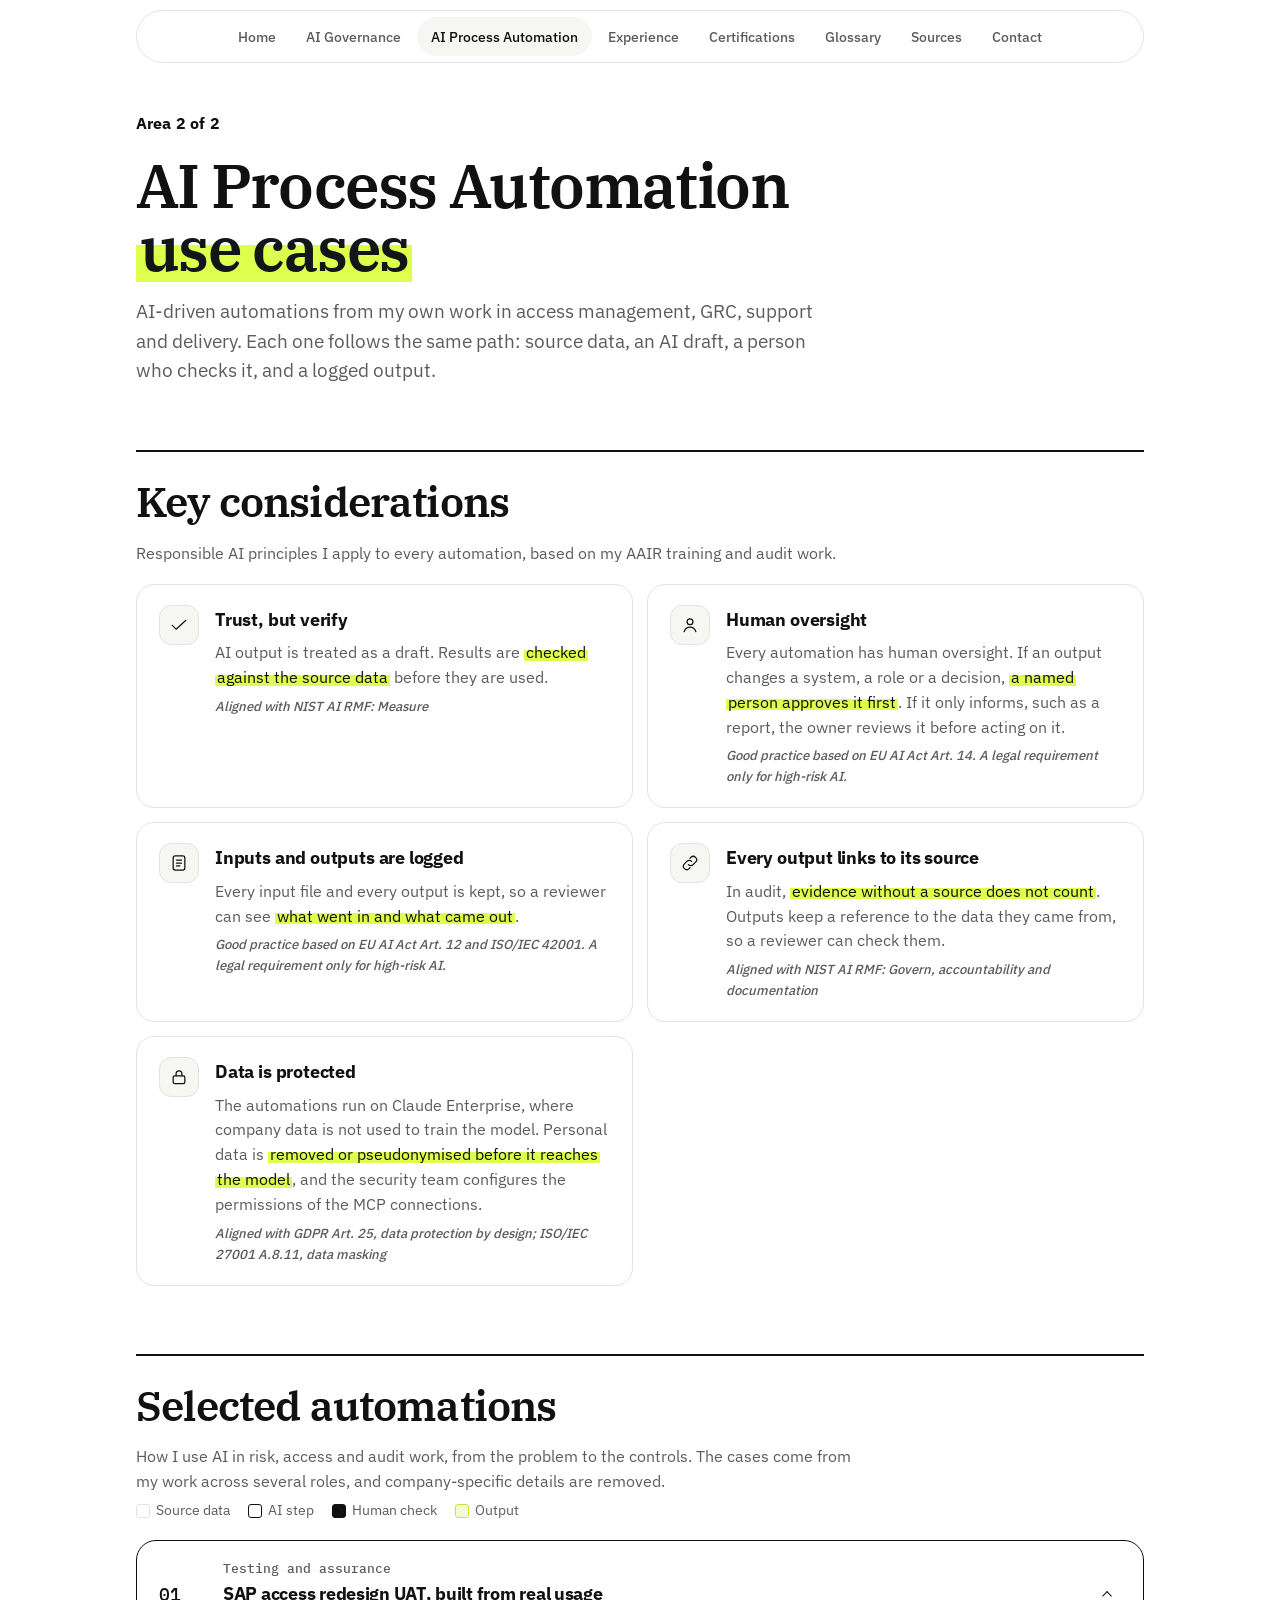
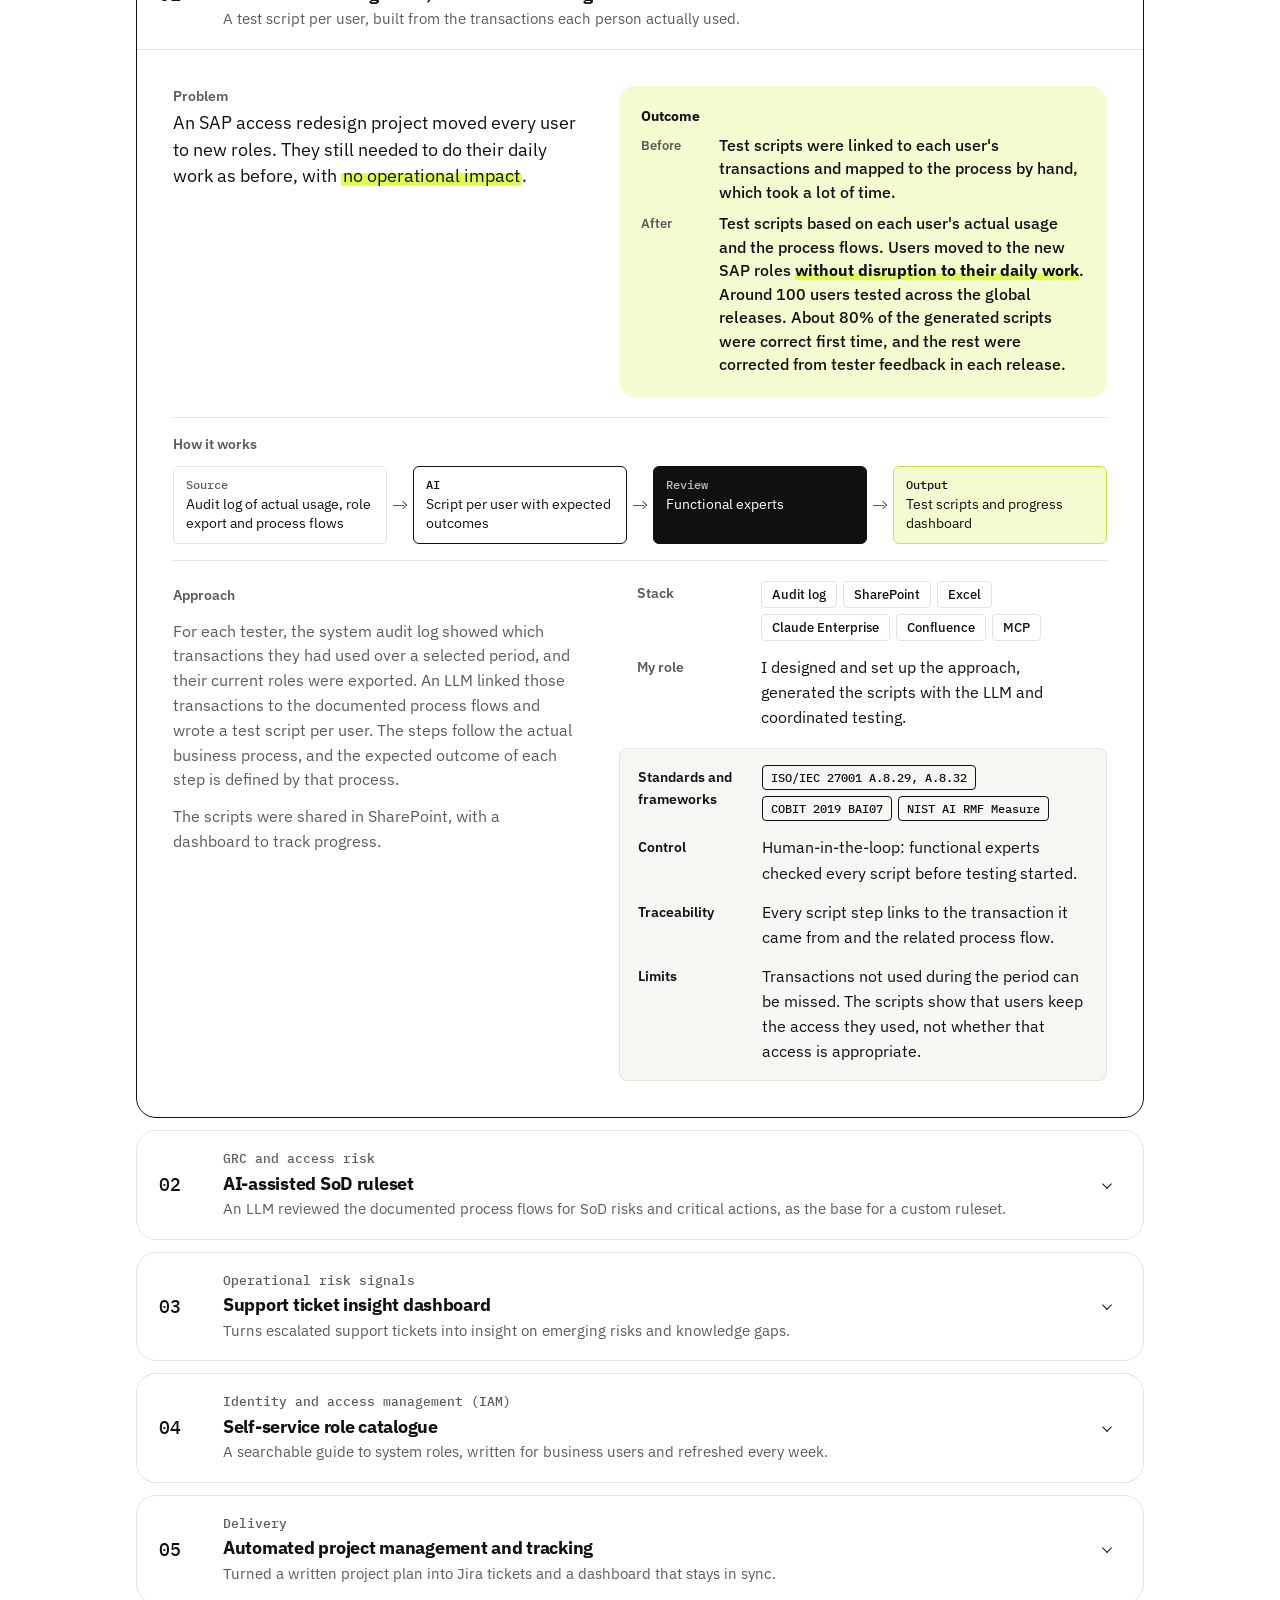
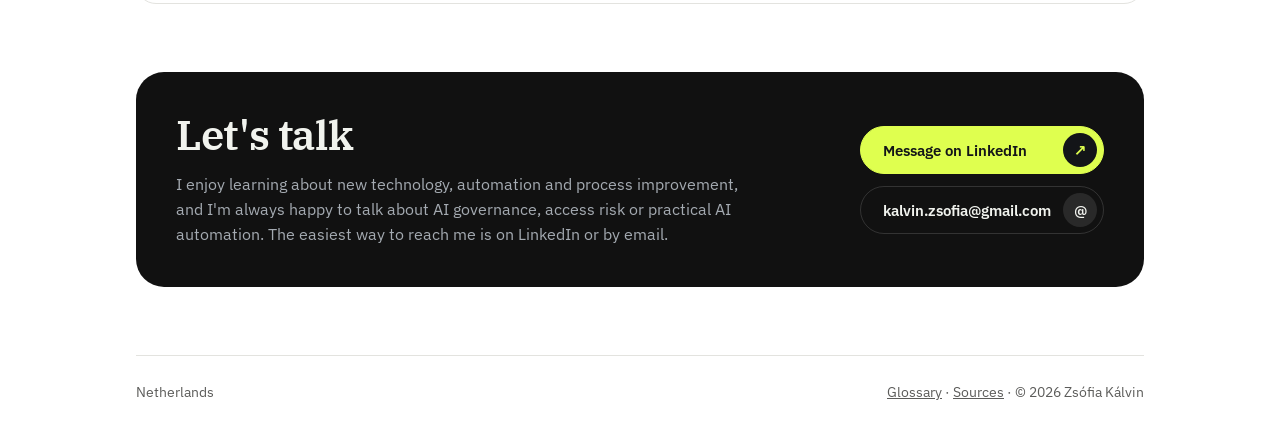
==== commit 80ca1af8: "Contact: text left, buttons right on wide screens Co-Authored-By: Claude Opus 5.5 <noreply@anthropic" ====
--- a/automation.html
+++ b/automation.html
@@ -7,7 +7,7 @@
 <meta name="viewport" content="width=device-width, initial-scale=1, viewport-fit=cover">
 <title>AI Process Automation | Zsófia Kálvin</title>
 <meta name="description" content="Five anonymised AI automation case studies in GRC, IAM, support and delivery, each human-in-the-loop with traceability, and mapped to ISO/IEC 27001, COBIT and NIST AI RMF.">
-<link rel="stylesheet" href="assets/site.css?v=20261101">
+<link rel="stylesheet" href="assets/site.css?v=20261101b">
 
 <link rel="canonical" href="https://zsofiakalvin.github.io/automation.html">
 <meta property="og:type" content="website">
@@ -405,6 +405,6 @@
   </footer>
 
 </main>
-<script src="assets/site.js?v=20261101" defer></script>
+<script src="assets/site.js?v=20261101b" defer></script>
 </body>
 </html>
--- a/assets/site.css
+++ b/assets/site.css
@@ -583,3 +583,19 @@
   .cert-groups.two .cert-list { display: contents; }
   .cert-groups.two .cert-group h3 { padding-bottom: 14px; }
 }
+
+/* Education: same card style as the cert cards, full width */
+.cert-groups .cert-group.edu-card { grid-column: 1 / -1; }
+@media (min-width: 761px) {
+  .cert-groups.two .cert-group.edu-card { grid-row: auto; display: flex; flex-direction: column; gap: 0; margin-top: 16px; }
+  .cert-groups.two .cert-group.edu-card .cert-list { display: flex; }
+}
+
+/* Contact: text left, buttons right on wide screens */
+@media (min-width: 861px) {
+  .contact { display: grid; grid-template-columns: minmax(0, 1fr) auto; column-gap: 48px; row-gap: 14px; align-items: center; }
+  .contact h2 { grid-column: 1; grid-row: 1; }
+  .contact p { grid-column: 1; grid-row: 2; max-width: 58ch; text-wrap: pretty; }
+  .contact .cta { grid-column: 2; grid-row: 1 / span 2; flex-direction: column; align-items: stretch; }
+  .contact .cta .btn { justify-content: space-between; }
+}
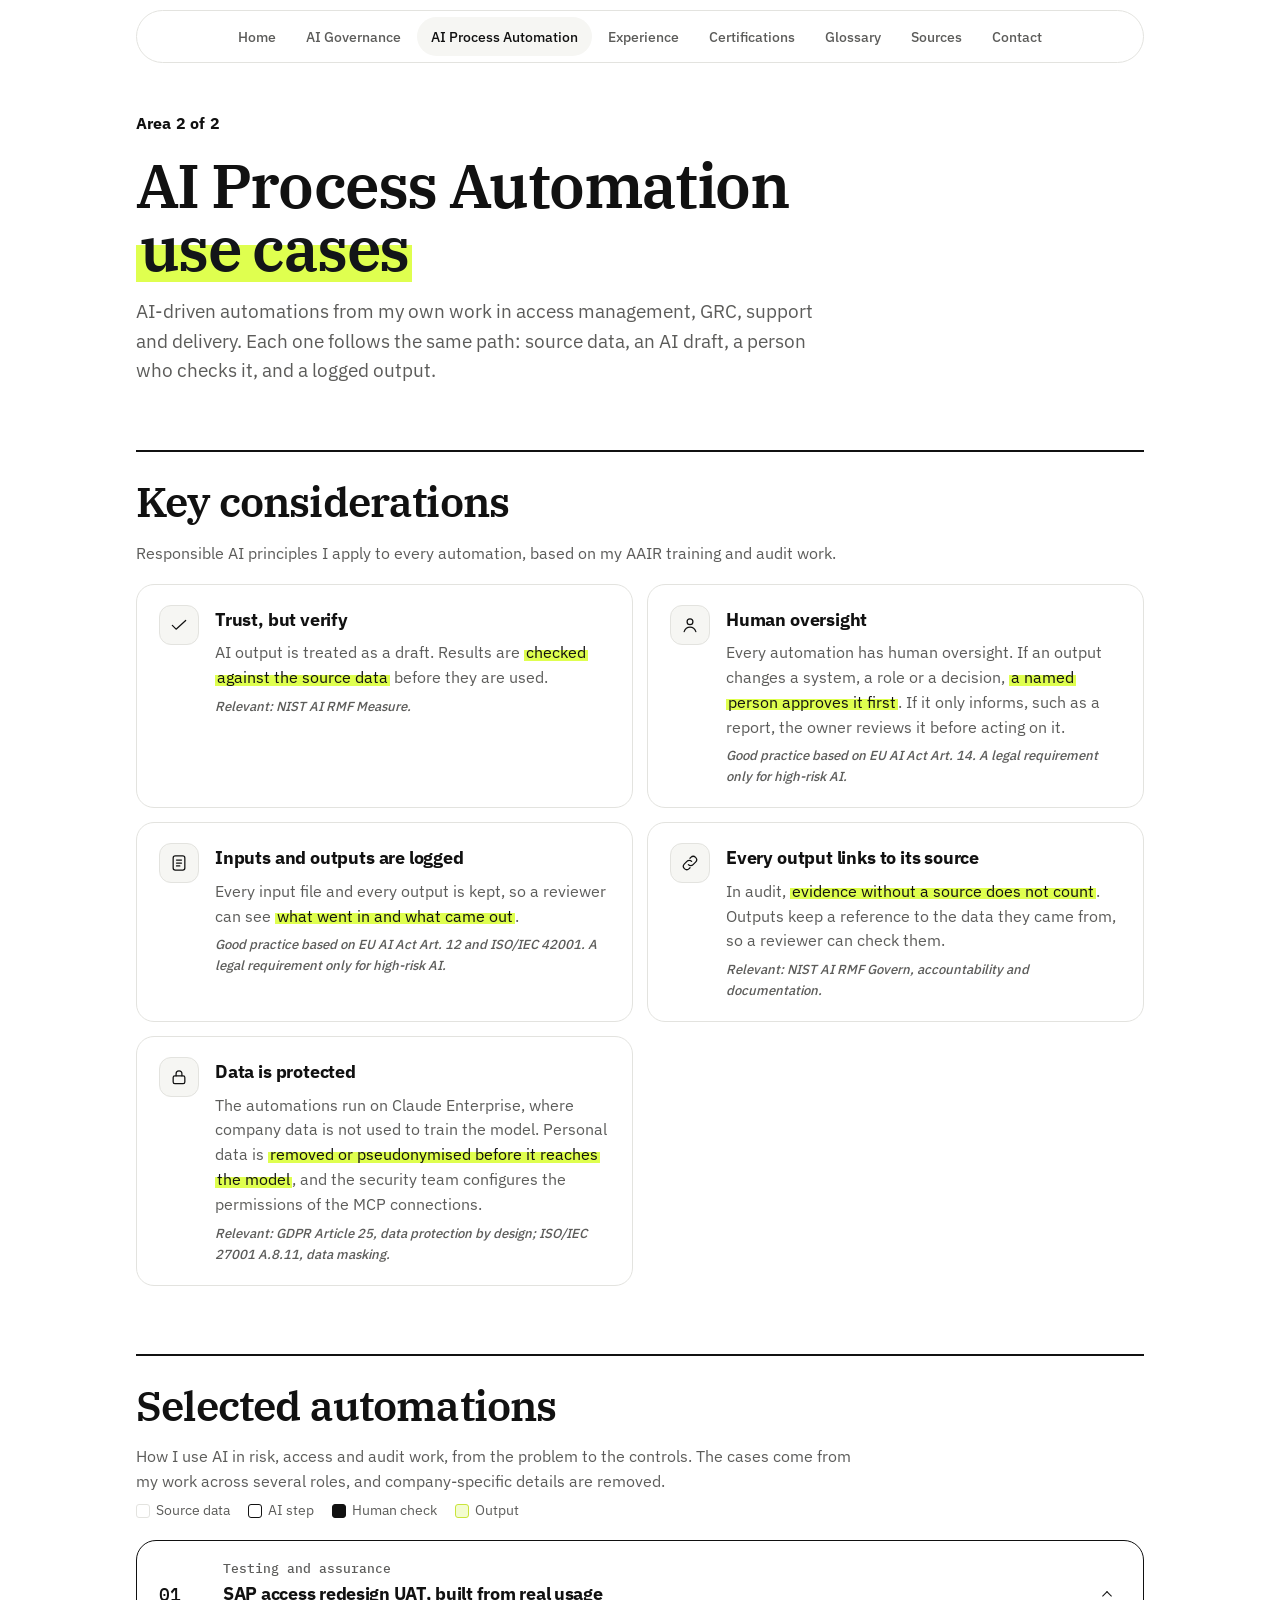
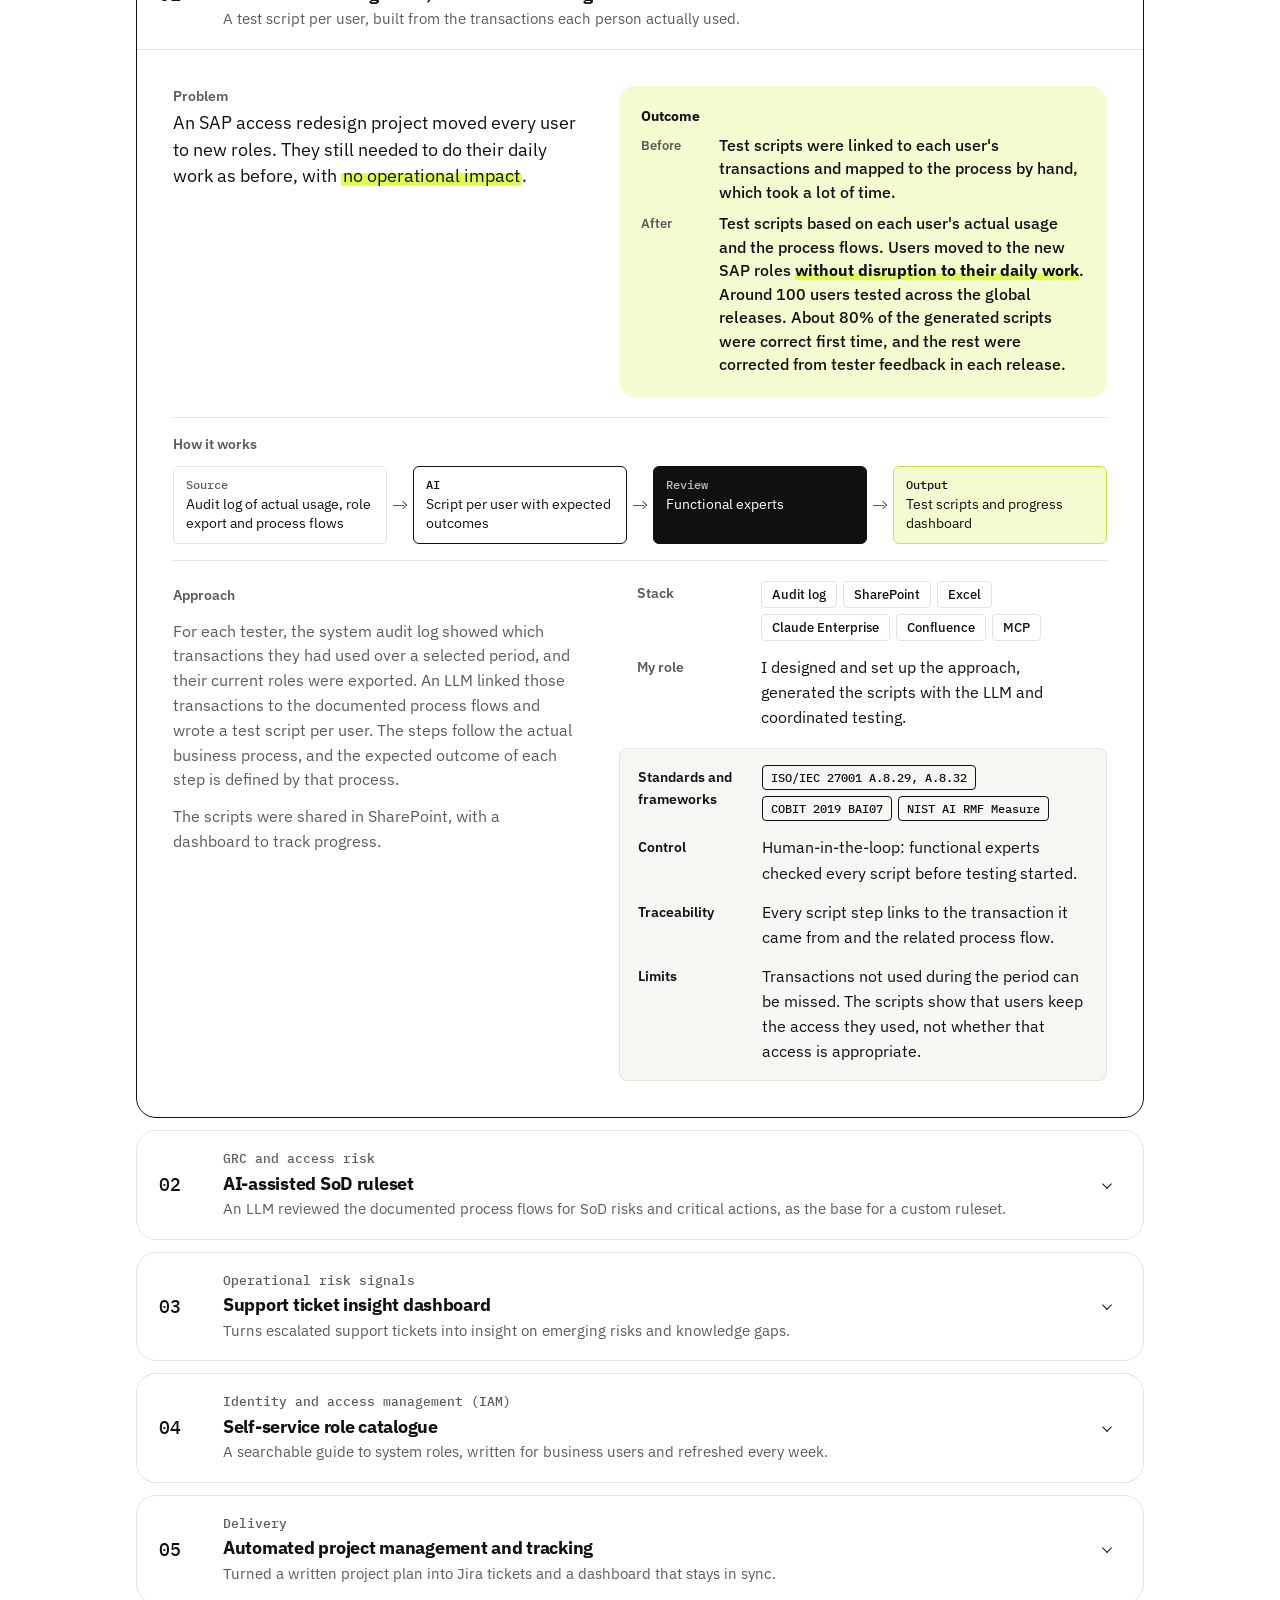
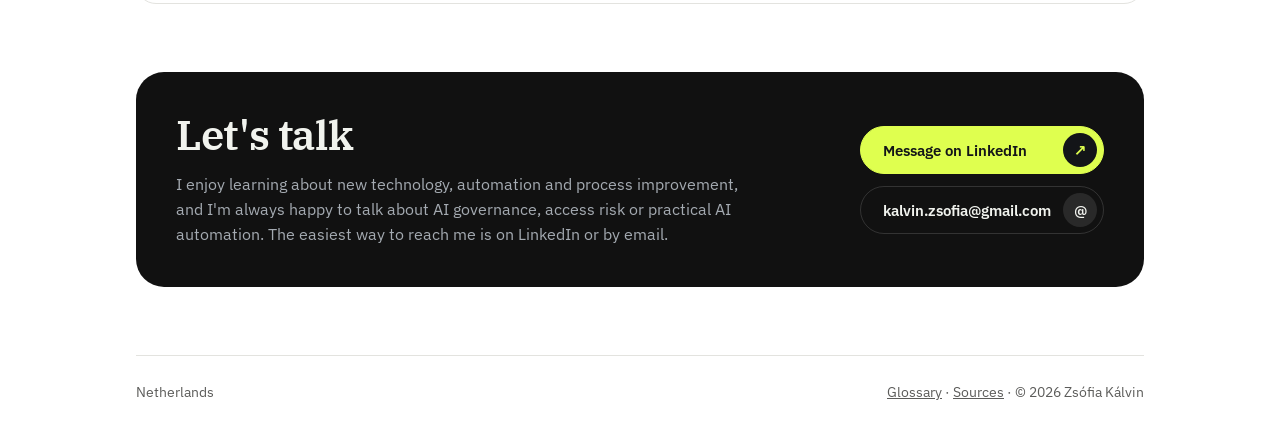
==== commit 0de25b6c: "Use 'Relevant:' everywhere; balance principle titles Co-Authored-By: Claude Opus 5.5 <noreply@anthro" ====
--- a/automation.html
+++ b/automation.html
@@ -7,7 +7,7 @@
 <meta name="viewport" content="width=device-width, initial-scale=1, viewport-fit=cover">
 <title>AI Process Automation | Zsófia Kálvin</title>
 <meta name="description" content="Five anonymised AI automation case studies in GRC, IAM, support and delivery, each human-in-the-loop with traceability, and mapped to ISO/IEC 27001, COBIT and NIST AI RMF.">
-<link rel="stylesheet" href="assets/site.css?v=20261101b">
+<link rel="stylesheet" href="assets/site.css?v=20261101c">
 
 <link rel="canonical" href="https://zsofiakalvin.github.io/automation.html">
 <meta property="og:type" content="website">
@@ -56,7 +56,7 @@
         <span class="p-ic" aria-hidden="true"><svg viewBox="0 0 24 24"><path d="M4 12.5l4.5 4.5L20 6.5"/></svg></span>
         <h3>Trust, but verify</h3>
         <p>AI output is treated as a draft. Results are <mark class="hl">checked against the source data</mark> before they are used.</p>
-        <span class="aligned">Aligned with NIST AI RMF: Measure</span>
+        <span class="aligned">Relevant: NIST AI RMF Measure.</span>
       </div></div>
       <div class="principle"><div class="principle-core">
         <span class="p-ic" aria-hidden="true"><svg viewBox="0 0 24 24"><circle cx="12" cy="8" r="3.5"/><path d="M5 20c1.2-3.6 4-5.5 7-5.5s5.8 1.9 7 5.5"/></svg></span>
@@ -74,13 +74,13 @@
         <span class="p-ic" aria-hidden="true"><svg viewBox="0 0 24 24"><path d="M10 14a4 4 0 0 0 5.7 0l3-3a4 4 0 0 0-5.7-5.7l-1 1"/><path d="M14 10a4 4 0 0 0-5.7 0l-3 3a4 4 0 0 0 5.7 5.7l1-1"/></svg></span>
         <h3>Every output links to its source</h3>
         <p>In audit, <mark class="hl">evidence without a source does not count</mark>. Outputs keep a reference to the data they came from, so a reviewer can check them.</p>
-        <span class="aligned">Aligned with NIST AI RMF: Govern, accountability and documentation</span>
+        <span class="aligned">Relevant: NIST AI RMF Govern, accountability and documentation.</span>
       </div></div>
       <div class="principle"><div class="principle-core">
         <span class="p-ic" aria-hidden="true"><svg viewBox="0 0 24 24"><rect x="5" y="10.5" width="14" height="9.5" rx="2"/><path d="M8.5 10.5V8a3.5 3.5 0 0 1 7 0v2.5"/></svg></span>
         <h3>Data is protected</h3>
         <p>The automations run on Claude Enterprise, where company data is not used to train the model. Personal data is <mark class="hl">removed or pseudonymised before it reaches the model</mark>, and the security team configures the permissions of the MCP connections.</p>
-        <span class="aligned">Aligned with GDPR Art. 25, data protection by design; ISO/IEC 27001 A.8.11, data masking</span>
+        <span class="aligned">Relevant: GDPR Article 25, data protection by design; ISO/IEC 27001 A.8.11, data masking.</span>
       </div></div>
     </div>
   </section>
@@ -405,6 +405,6 @@
   </footer>
 
 </main>
-<script src="assets/site.js?v=20261101b" defer></script>
+<script src="assets/site.js?v=20261101c" defer></script>
 </body>
 </html>
--- a/assets/site.css
+++ b/assets/site.css
@@ -599,3 +599,5 @@
   .contact .cta { grid-column: 2; grid-row: 1 / span 2; flex-direction: column; align-items: stretch; }
   .contact .cta .btn { justify-content: space-between; }
 }
+
+.principle h3 { text-wrap: balance; }
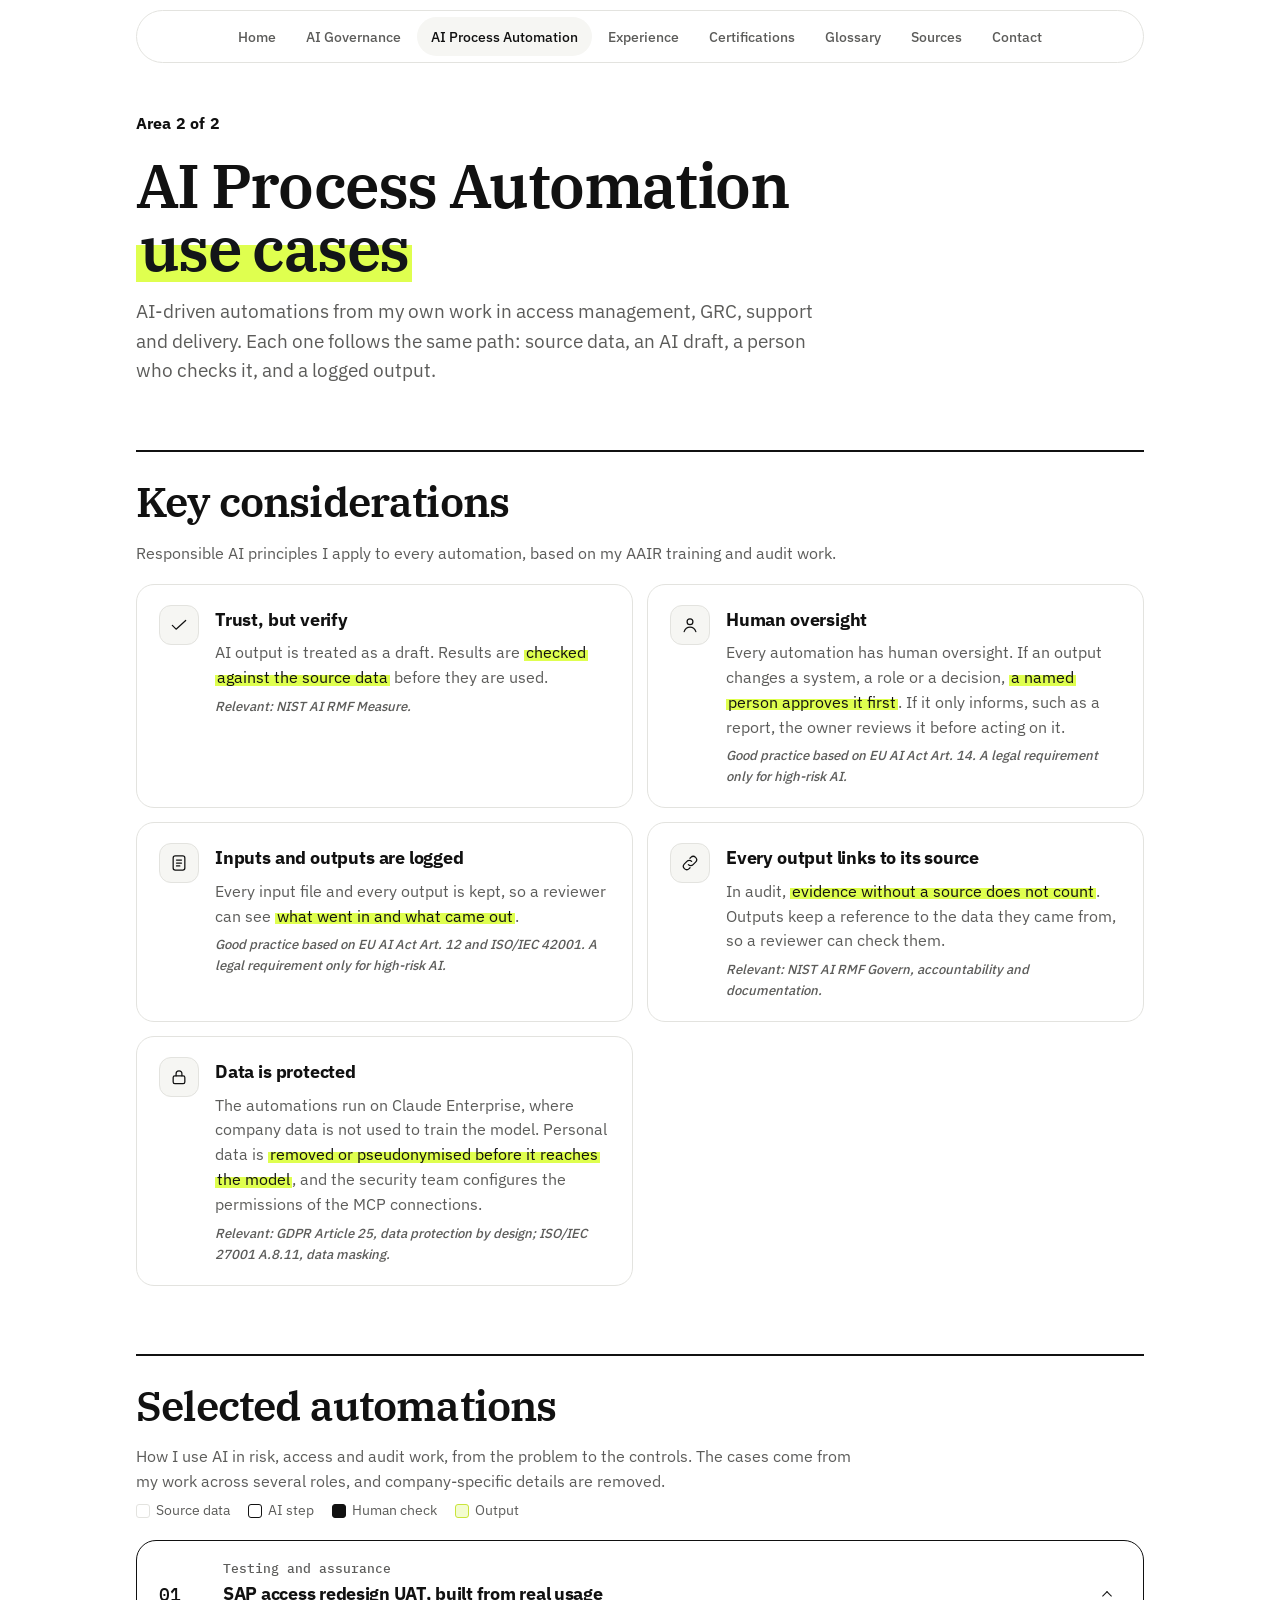
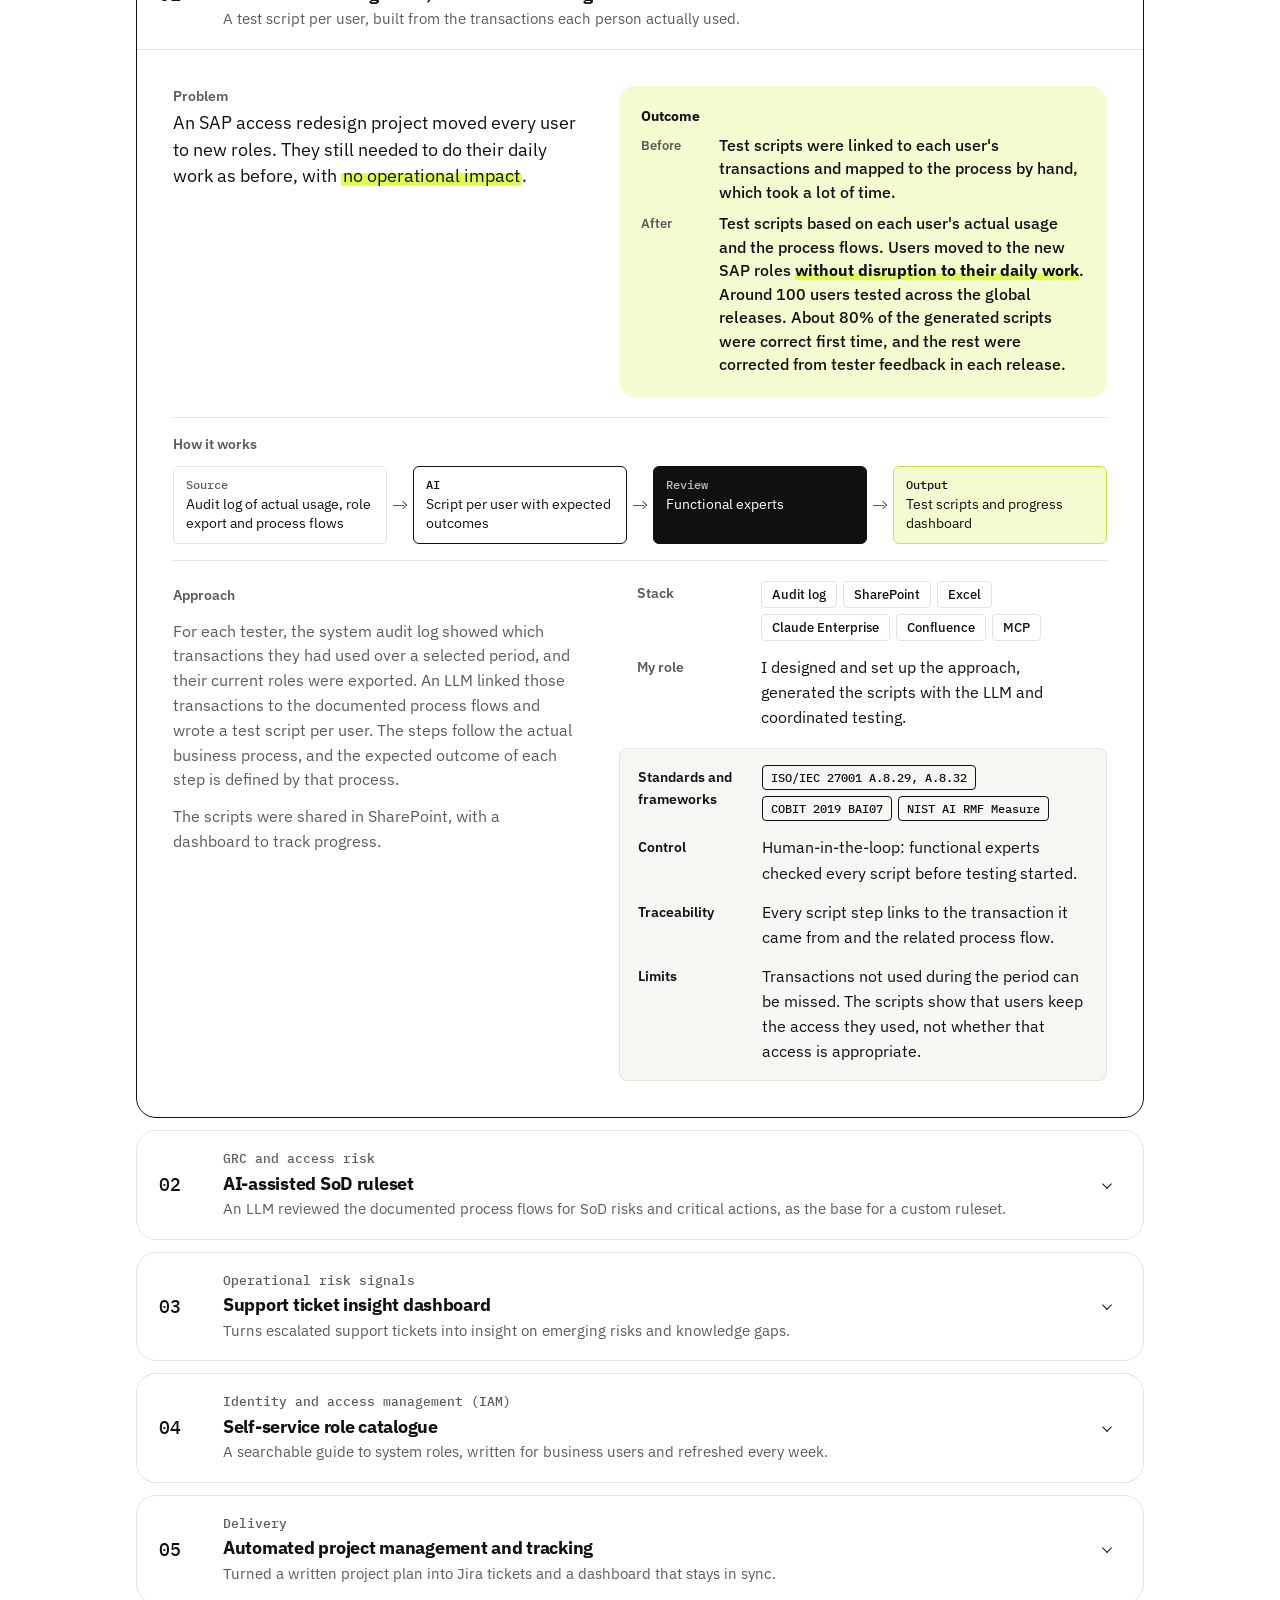
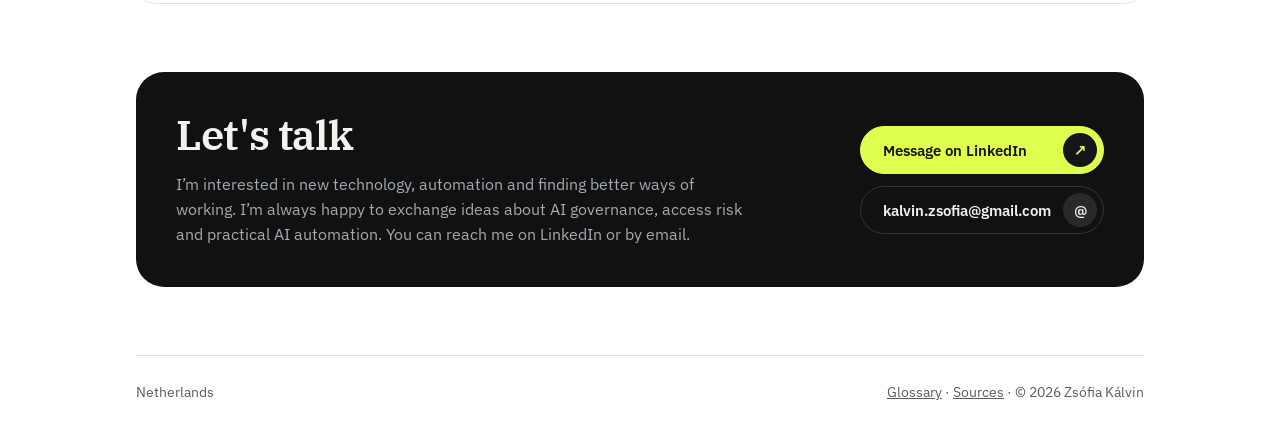
==== commit 48a8750c: "Governance: precise AI Act screening wording, multi-rule routing, technical DoD gate, separate class" ====
--- a/automation.html
+++ b/automation.html
@@ -392,7 +392,7 @@
 
   <section class="contact" aria-labelledby="contact">
     <h2 id="contact">Let's talk</h2>
-    <p>I enjoy learning about new technology, automation and process improvement, and I'm always happy to talk about AI governance, access risk or practical AI automation. The easiest way to reach me is on LinkedIn or by email.</p>
+    <p>I&rsquo;m interested in new technology, automation and finding better ways of working. I&rsquo;m always happy to exchange ideas about AI governance, access risk and practical AI automation. You can reach me on LinkedIn or by email.</p>
     <div class="cta">
       <a class="btn primary" href="https://www.linkedin.com/in/zsofia-kalvin/">Message on LinkedIn <span class="ic" aria-hidden="true">&#8599;</span></a>
       <a class="btn" href="#contact" data-u="kalvin.zsofia" data-d="gmail.com"><span class="em-txt">kalvin.zsofia [at] gmail.com</span> <span class="ic" aria-hidden="true">@</span></a>
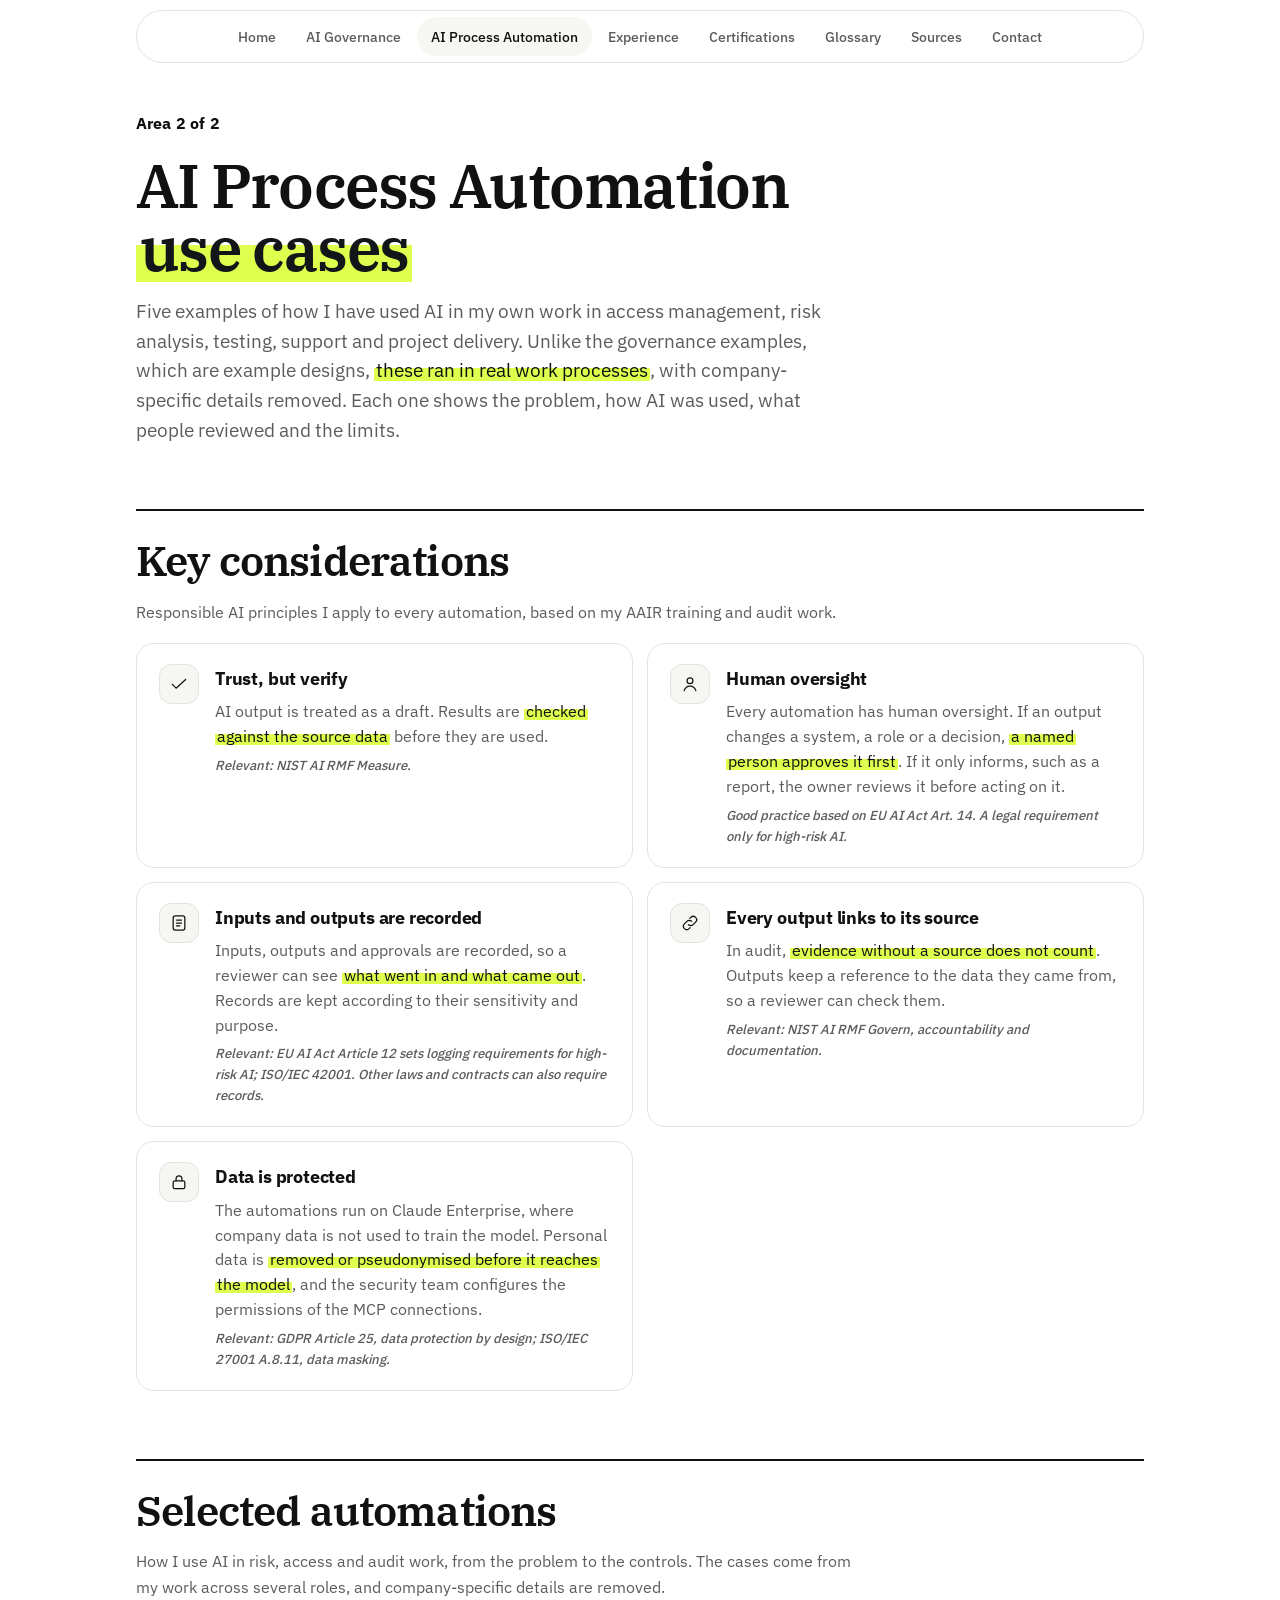
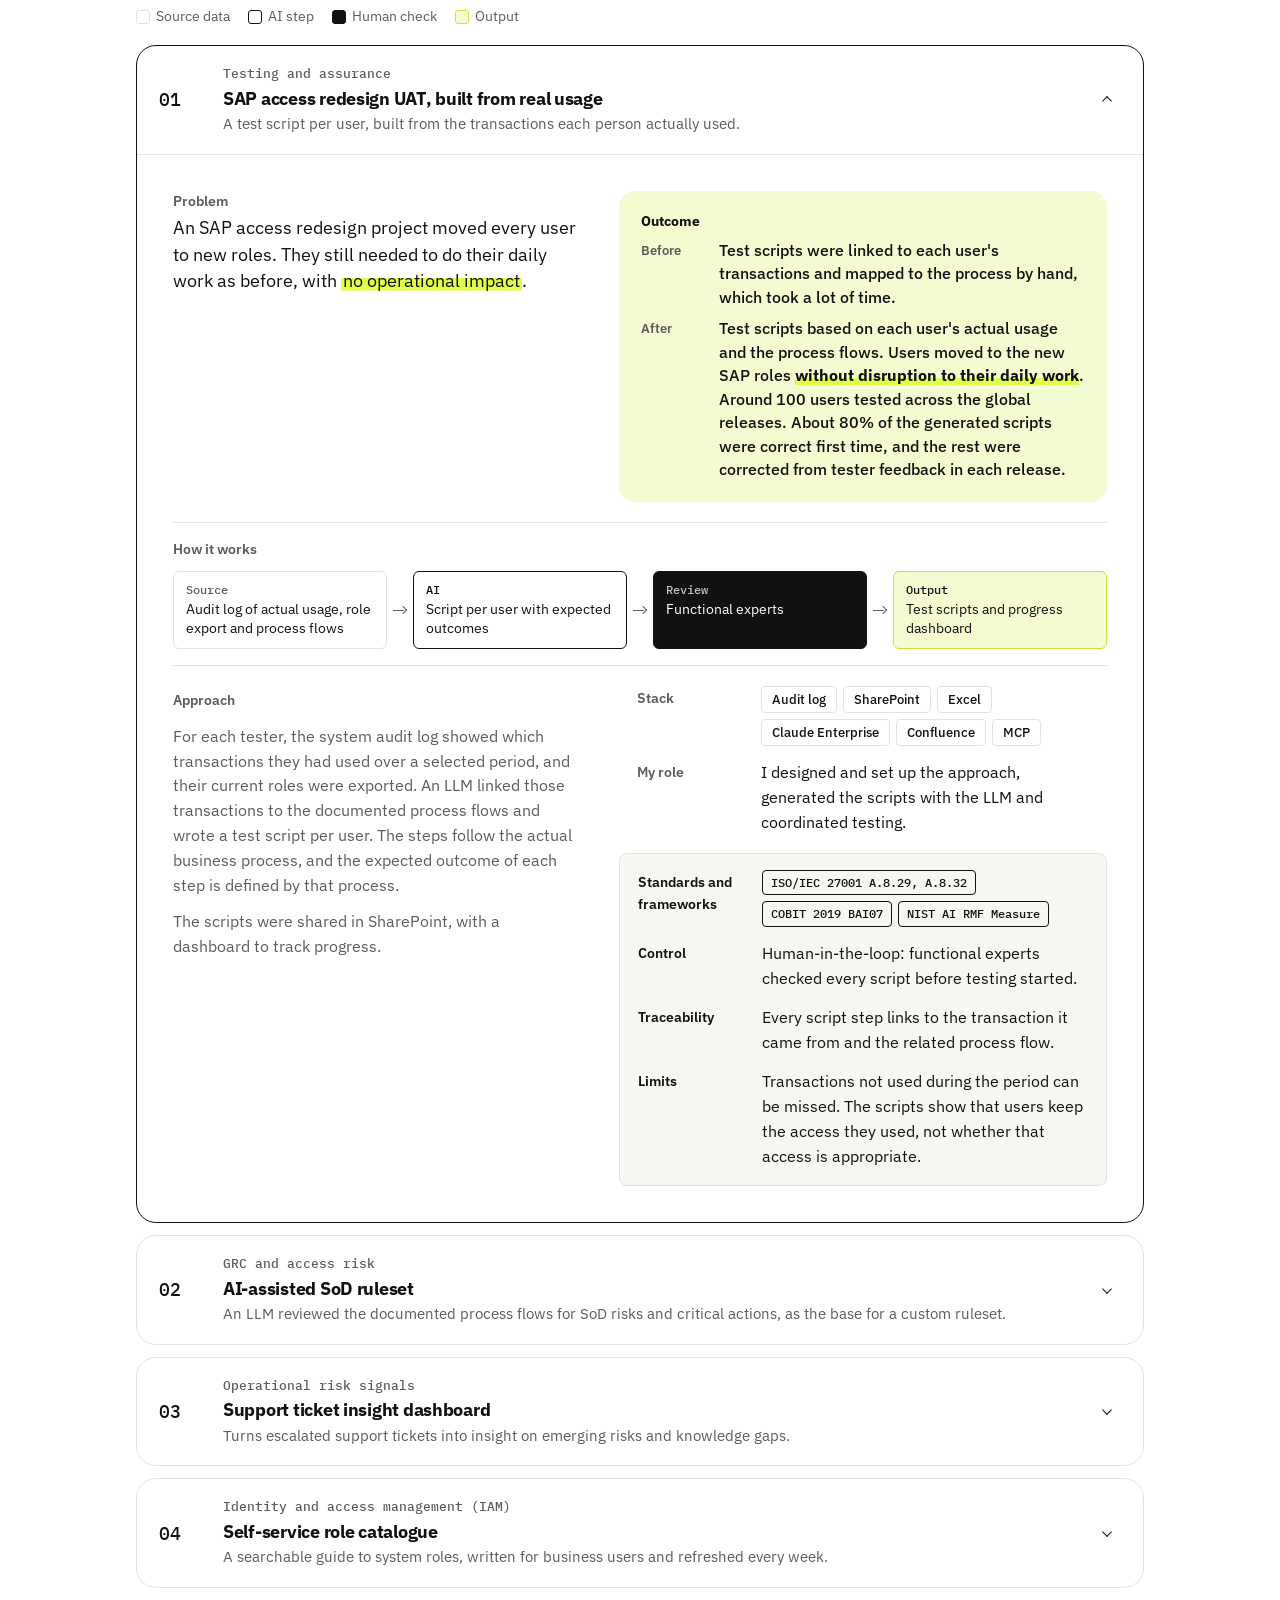
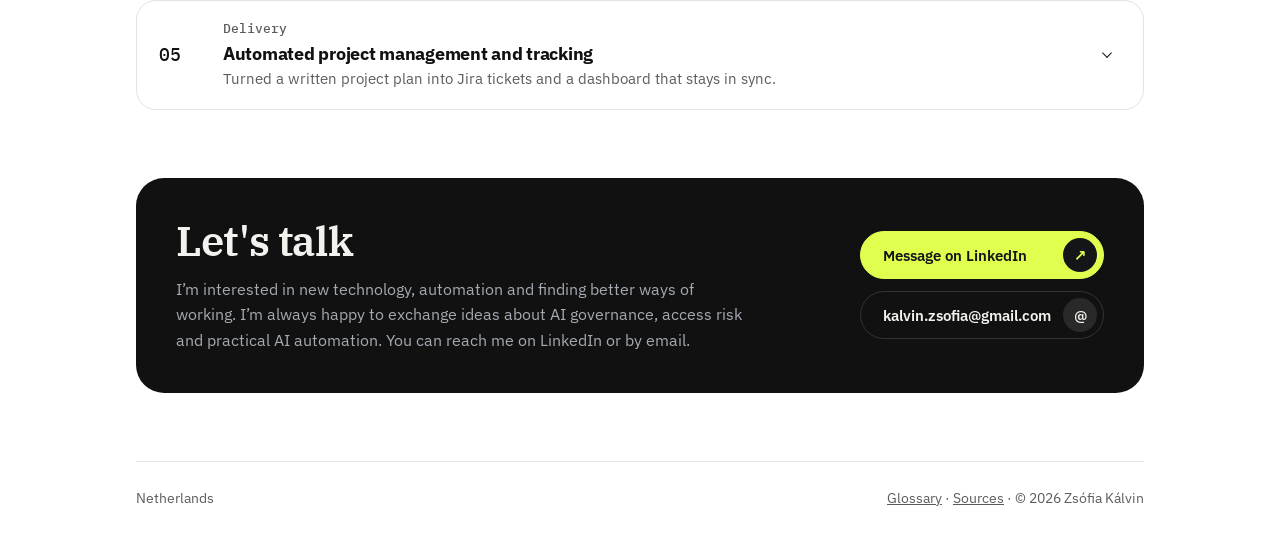
==== commit eee9716c: "Automation intro: real work vs example designs; logging claim; glossary and sources precision fixes " ====
--- a/automation.html
+++ b/automation.html
@@ -39,7 +39,7 @@
     <div class="hero-copy sub">
       <span class="role">Area 2 of 2</span>
       <h1>AI Process Automation <span class="rule"><span class="mark">use cases</span></span></h1>
-      <p class="lede">AI-driven automations from my own work in access management, GRC, support and delivery. Each one follows the same path: source data, an AI draft, a person who checks it, and a logged output.</p>
+      <p class="lede">Five examples of how I have used AI in my own work in access management, risk analysis, testing, support and project delivery. Unlike the governance examples, which are example designs, <mark class="hl">these ran in real work processes</mark>, with company-specific details removed. Each one shows the problem, how AI was used, what people reviewed and the limits.</p>
     </div>
   </div>
 </header>
@@ -66,9 +66,9 @@
       </div></div>
       <div class="principle"><div class="principle-core">
         <span class="p-ic" aria-hidden="true"><svg viewBox="0 0 24 24"><rect x="5" y="3.5" width="14" height="17" rx="2.5"/><path d="M9 8.5h6M9 12h6M9 15.5h4"/></svg></span>
-        <h3>Inputs and outputs are logged</h3>
-        <p>Every input file and every output is kept, so a reviewer can see <mark class="hl">what went in and what came out</mark>.</p>
-        <span class="aligned">Good practice based on EU AI Act Art. 12 and ISO/IEC 42001. A legal requirement only for high-risk AI.</span>
+        <h3>Inputs and outputs are recorded</h3>
+        <p>Inputs, outputs and approvals are recorded, so a reviewer can see <mark class="hl">what went in and what came out</mark>. Records are kept according to their sensitivity and purpose.</p>
+        <span class="aligned">Relevant: EU AI Act Article 12 sets logging requirements for high-risk AI; ISO/IEC 42001. Other laws and contracts can also require records.</span>
       </div></div>
       <div class="principle"><div class="principle-core">
         <span class="p-ic" aria-hidden="true"><svg viewBox="0 0 24 24"><path d="M10 14a4 4 0 0 0 5.7 0l3-3a4 4 0 0 0-5.7-5.7l-1 1"/><path d="M14 10a4 4 0 0 0-5.7 0l-3 3a4 4 0 0 0 5.7 5.7l1-1"/></svg></span>
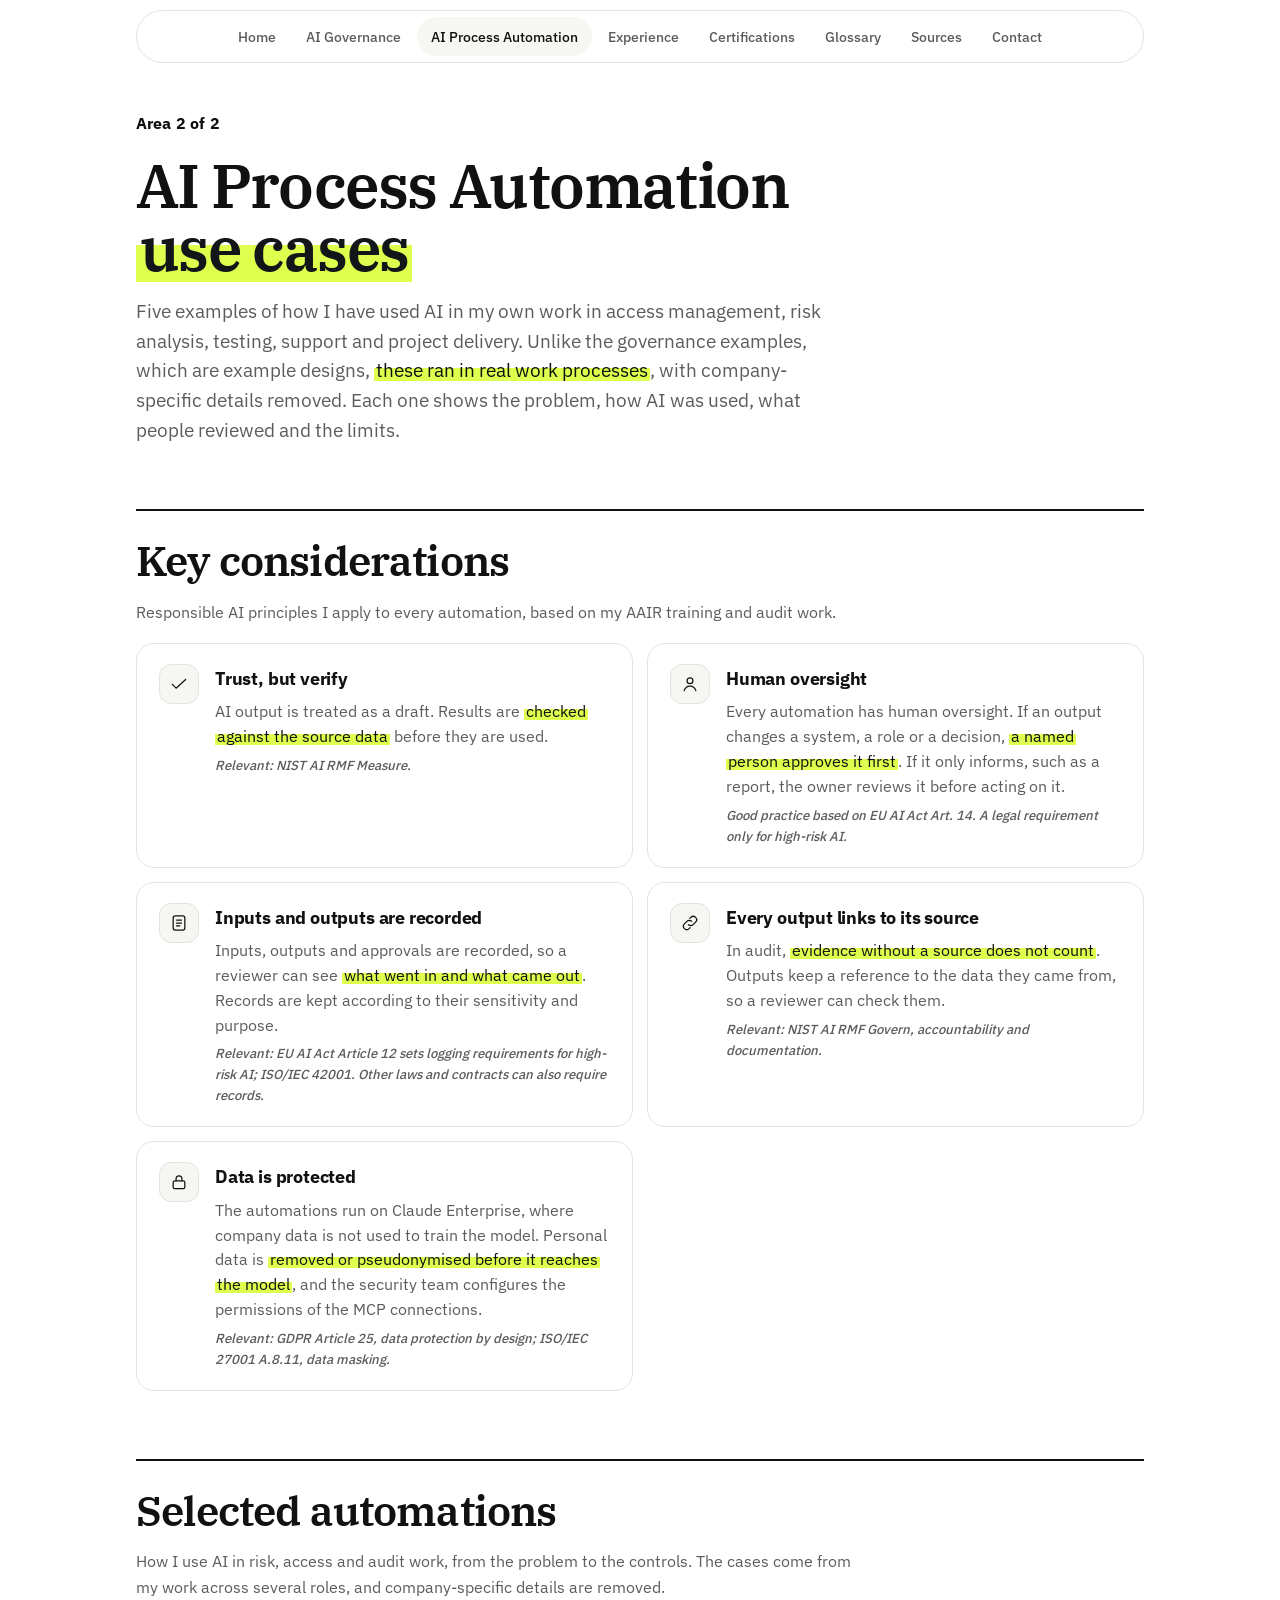
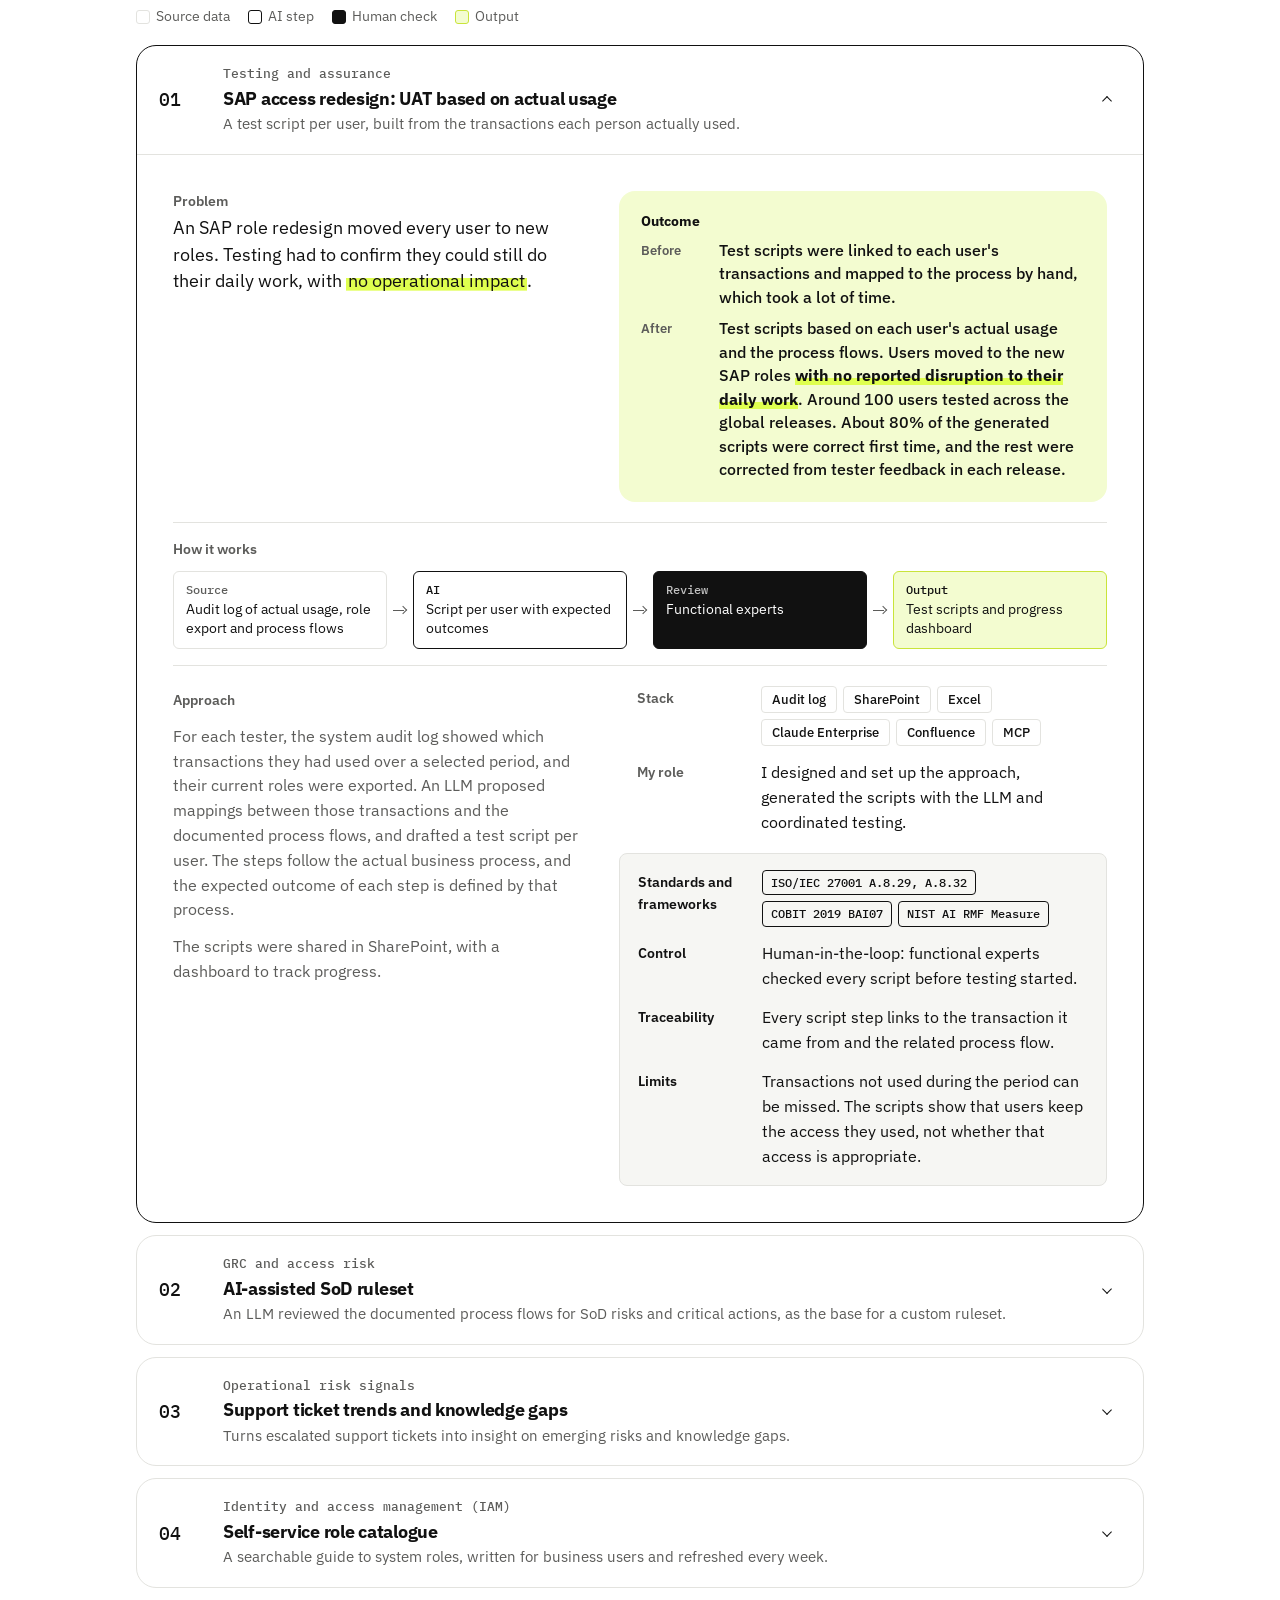
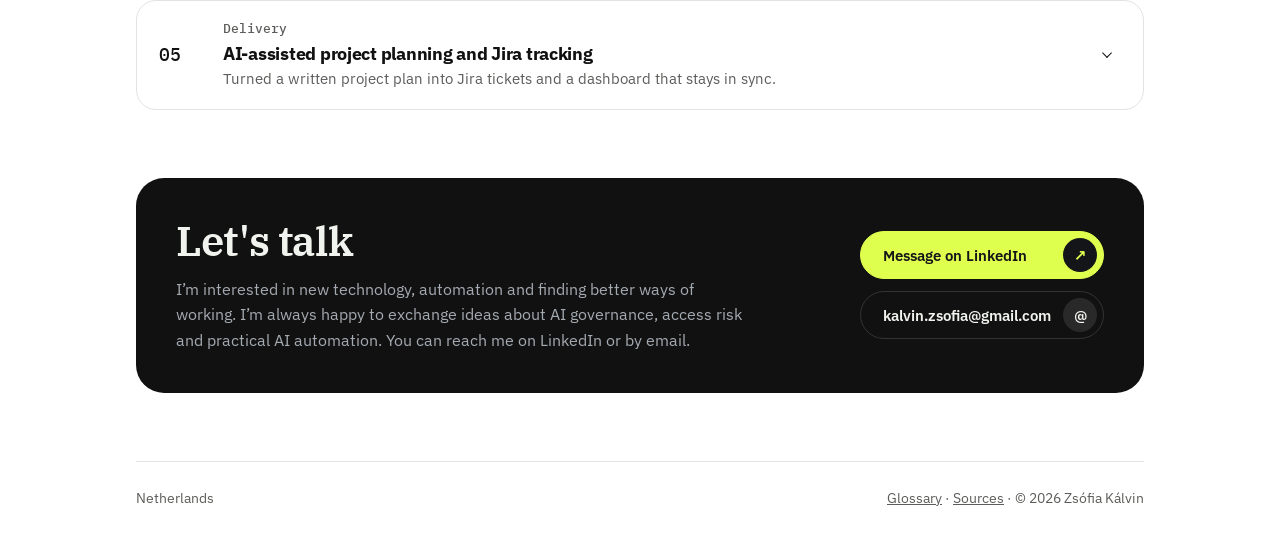
==== commit c1fe00c9: "Automation cases: precise headings, verbs and claims per review; home card 2 text Co-Authored-By: Cl" ====
--- a/automation.html
+++ b/automation.html
@@ -102,20 +102,20 @@
       <details class="case-item" name="case" open>
         <summary>
           <span class="ci-num">01</span>
-          <span class="ci-text"><span class="ci-kind">Testing and assurance</span><strong>SAP access redesign UAT, built from real usage</strong><span class="ci-sum">A test script per user, built from the transactions each person actually used.</span></span>
+          <span class="ci-text"><span class="ci-kind">Testing and assurance</span><strong>SAP access redesign: UAT based on actual usage</strong><span class="ci-sum">A test script per user, built from the transactions each person actually used.</span></span>
           <span class="ci-chev" aria-hidden="true"></span>
         </summary>
       <article class="case"><div class="case-core">
         <div class="case-head">
           <span class="case-kind">Testing and assurance</span>
-          <h3>SAP access redesign UAT, built from real usage</h3>
-          <p class="case-problem"><span class="lbl">Problem</span><span class="txt">An SAP access redesign project moved every user to new roles. They still needed to do their daily work as before, with <mark class="hl">no operational impact</mark>.</span></p>
+          <h3>SAP access redesign: UAT based on actual usage</h3>
+          <p class="case-problem"><span class="lbl">Problem</span><span class="txt">An SAP role redesign moved every user to new roles. Testing had to confirm they could still do their daily work, with <mark class="hl">no operational impact</mark>.</span></p>
         </div>
         <div class="case-result">
           <span>Outcome</span>
           <dl class="ba">
             <dt>Before</dt><dd>Test scripts were linked to each user&#x27;s transactions and mapped to the process by hand, which took a lot of time.</dd>
-            <dt>After</dt><dd>Test scripts based on each user&#x27;s actual usage and the process flows. Users moved to the new SAP roles <strong class="em">without disruption to their daily work</strong>. Around 100 users tested across the global releases. About 80% of the generated scripts were correct first time, and the rest were corrected from tester feedback in each release.</dd>
+            <dt>After</dt><dd>Test scripts based on each user&#x27;s actual usage and the process flows. Users moved to the new SAP roles <strong class="em">with no reported disruption to their daily work</strong>. Around 100 users tested across the global releases. About 80% of the generated scripts were correct first time, and the rest were corrected from tester feedback in each release.</dd>
           </dl>
         </div>
         <figure class="flow">
@@ -132,7 +132,7 @@
         </figure>
         <div class="case-main">
           <span class="case-label">Approach</span>
-          <p>For each tester, the system audit log showed which transactions they had used over a selected period, and their current roles were exported. An LLM linked those transactions to the documented process flows and wrote a test script per user. The steps follow the actual business process, and the expected outcome of each step is defined by that process.</p><p>The scripts were shared in SharePoint, with a dashboard to track progress.</p>
+          <p>For each tester, the system audit log showed which transactions they had used over a selected period, and their current roles were exported. An LLM proposed mappings between those transactions and the documented process flows, and drafted a test script per user. The steps follow the actual business process, and the expected outcome of each step is defined by that process.</p><p>The scripts were shared in SharePoint, with a dashboard to track progress.</p>
         </div>
         <div class="case-side">
           <dl class="fields">
@@ -164,13 +164,13 @@
         <div class="case-head">
           <span class="case-kind">GRC and access risk</span>
           <h3>AI-assisted SoD ruleset</h3>
-          <p class="case-problem"><span class="lbl">Problem</span><span class="txt">The business processes were documented in detail, but there were <mark class="hl">too many process flows to review manually</mark> for segregation of duties risks and to map to system requirements within the project time frame and with the available resources. The SoD ruleset was <mark class="hl">not clearly mapped to the business processes</mark>.</span></p>
+          <p class="case-problem"><span class="lbl">Problem</span><span class="txt">The SoD ruleset was <mark class="hl">not clearly linked to the documented business processes</mark>, and there were too many process flows to review manually within the project time frame.</span></p>
         </div>
         <div class="case-result">
           <span>Outcome</span>
           <dl class="ba">
             <dt>Before</dt><dd>Manual review only, with an SoD ruleset that did not reflect the business processes.</dd>
-            <dt>After</dt><dd>A reviewed baseline SoD and critical access ruleset, ready to extend.</dd>
+            <dt>After</dt><dd>A baseline SoD and critical access ruleset, reviewed by process owners and functional experts, ready to extend.</dd>
           </dl>
         </div>
         <figure class="flow">
@@ -189,7 +189,7 @@
         </figure>
         <div class="case-main">
           <span class="case-label">Approach</span>
-          <p>An LLM went through the process flows and, using defined keywords, flagged where SoD conflicts could occur, which role each step belongs to, and which actions are critical.</p><p>Process owners and subject matter experts reviewed the findings. Technical experts then mapped the processes to system transactions and authorization objects to build a custom SoD and critical access ruleset.</p>
+          <p>An LLM went through the process flows and, using defined keywords, flagged possible SoD conflicts, which role each step belongs to, and which actions are critical.</p><p>Process owners and subject matter experts reviewed the findings. Technical experts then mapped the processes to system transactions and authorization objects to build a custom SoD and critical access ruleset.</p>
         </div>
         <div class="case-side">
           <dl class="fields">
@@ -204,7 +204,7 @@
             <dt>Control</dt>
             <dd>Human-in-the-loop: the LLM produced a first draft only. Process owners and SMEs reviewed the findings, and technical experts did the mapping.</dd>
             <dt>Traceability</dt>
-            <dd>Each risk and critical action links to the process flow it came from and to the documented mitigating control.</dd>
+            <dd>Each risk and critical action links to the process flow it came from and to its documented mitigating control, or records that no control was identified.</dd>
             <dt>Limits</dt>
             <dd>Keyword matching can miss a risk described in other words, and process documentation can be out of date. The ruleset was validated by business process owners and functional SMEs, not benchmarked against a standard ruleset. It is a baseline, not a complete risk assessment.</dd>
           </dl>
@@ -214,14 +214,14 @@
       <details class="case-item" name="case">
         <summary>
           <span class="ci-num">03</span>
-          <span class="ci-text"><span class="ci-kind">Operational risk signals</span><strong>Support ticket insight dashboard</strong><span class="ci-sum">Turns escalated support tickets into insight on emerging risks and knowledge gaps.</span></span>
+          <span class="ci-text"><span class="ci-kind">Operational risk signals</span><strong>Support ticket trends and knowledge gaps</strong><span class="ci-sum">Turns escalated support tickets into insight on emerging risks and knowledge gaps.</span></span>
           <span class="ci-chev" aria-hidden="true"></span>
         </summary>
       <article class="case"><div class="case-core">
         <div class="case-head">
           <span class="case-kind">Operational risk signals</span>
-          <h3>Support ticket insight dashboard</h3>
-          <p class="case-problem"><span class="lbl">Problem</span><span class="txt">Support handles a large number of tickets, often routed across several teams. The goal was to find <mark class="hl">bottlenecks and recurring issues</mark>.</span></p>
+          <h3>Support ticket trends and knowledge gaps</h3>
+          <p class="case-problem"><span class="lbl">Problem</span><span class="txt">Escalated tickets were handled across several teams, so <mark class="hl">recurring issues, bottlenecks and knowledge gaps</mark> were hard to see.</span></p>
         </div>
         <div class="case-result">
           <span>Outcome</span>
@@ -235,7 +235,7 @@
           <ol>
             <li class="step src"><span>Source</span>Escalated tickets</li>
             <li class="arrow" aria-hidden="true"></li>
-            <li class="step ai"><span>AI</span>Categorise and suggest root cause</li>
+            <li class="step ai"><span>AI</span>Categorise and suggest possible causes</li>
             <li class="arrow" aria-hidden="true"></li>
             <li class="step out"><span>Output</span>Two dashboard reports</li>
             <li class="arrow" aria-hidden="true"></li>
@@ -246,7 +246,7 @@
         </figure>
         <div class="case-main">
           <span class="case-label">Approach</span>
-          <p>An automation collects the tickets first-line support could not resolve or needed help with. An LLM sorts them into predefined categories and suggests the root cause and the help that was needed.</p><p>The results feed two reports on a dashboard. One shows ticket volume and type to flag emerging risks. The other shows knowledge gaps behind escalations.</p>
+          <p>An automation collects the tickets first-line support could not resolve or needed help with. An LLM sorts them into predefined categories and suggests possible causes and the help that was needed.</p><p>The results feed two reports on a dashboard. One shows ticket volume and type to flag emerging risks. The other shows knowledge gaps behind escalations.</p>
         </div>
         <div class="case-side">
           <dl class="fields">
@@ -261,11 +261,11 @@
             <dt>Standards and frameworks</dt>
             <dd class="wf-regs"><a class="reg-link" href="https://www.iso.org/standard/70636.html" target="_blank" rel="noopener">ISO/IEC 20000-1</a></dd>
             <dt>Control</dt>
-            <dd>The function owner reviews each report and decides whether action is needed. Tickets are sorted into predefined categories.</dd>
+            <dd>The function owner reviews the overall findings, checks the issues that need follow-up and decides what action to take. Individual classifications are not approved one by one.</dd>
             <dt>Traceability</dt>
             <dd>Every ticket is listed in the report with a link to the original ticket.</dd>
             <dt>Limits</dt>
-            <dd>Tickets with several causes can land in the wrong category. Individual classifications are not approved one by one. The function owner reviews the report as a whole and confirms root causes before any action.</dd>
+            <dd>Tickets with several causes can land in the wrong category. The function owner confirms the cause before any action is taken.</dd>
           </dl>
         </div>
       </div></article>
@@ -330,13 +330,13 @@
       <details class="case-item" name="case">
         <summary>
           <span class="ci-num">05</span>
-          <span class="ci-text"><span class="ci-kind">Delivery</span><strong>Automated project management and tracking</strong><span class="ci-sum">Turned a written project plan into Jira tickets and a dashboard that stays in sync.</span></span>
+          <span class="ci-text"><span class="ci-kind">Delivery</span><strong>AI-assisted project planning and Jira tracking</strong><span class="ci-sum">Turned a written project plan into Jira tickets and a dashboard that stays in sync.</span></span>
           <span class="ci-chev" aria-hidden="true"></span>
         </summary>
       <article class="case"><div class="case-core">
         <div class="case-head">
           <span class="case-kind">Delivery</span>
-          <h3>Automated project management and tracking</h3>
+          <h3>AI-assisted project planning and Jira tracking</h3>
           <p class="case-problem"><span class="lbl">Problem</span><span class="txt">The project plan lived in a document and the work lived in Jira, so status had to be <mark class="hl">updated in two places</mark>.</span></p>
         </div>
         <div class="case-result">
@@ -351,7 +351,7 @@
           <ol>
             <li class="step src"><span>Source</span>Written project plan</li>
             <li class="arrow" aria-hidden="true"></li>
-            <li class="step ai"><span>AI</span>Build dashboard and tickets</li>
+            <li class="step ai"><span>AI</span>Draft tickets and first dashboard</li>
             <li class="arrow" aria-hidden="true"></li>
             <li class="step human"><span>Review</span>Project coordinator</li>
             <li class="arrow" aria-hidden="true"></li>
@@ -362,7 +362,7 @@
         </figure>
         <div class="case-main">
           <span class="case-label">Approach</span>
-          <p>An LLM turned the written project plan into a dashboard and a set of Jira tickets, assigned to people and sprints.</p><p>A weekly scheduled task updates the dashboard from Jira.</p>
+          <p>An LLM converted the written project plan into draft Jira tickets with proposed assignments and sprints, and created the first version of the dashboard.</p><p>The project coordinator reviewed the tickets and assignments. A weekly scheduled task refreshes the dashboard from Jira, which is the single source of status.</p>
         </div>
         <div class="case-side">
           <dl class="fields">
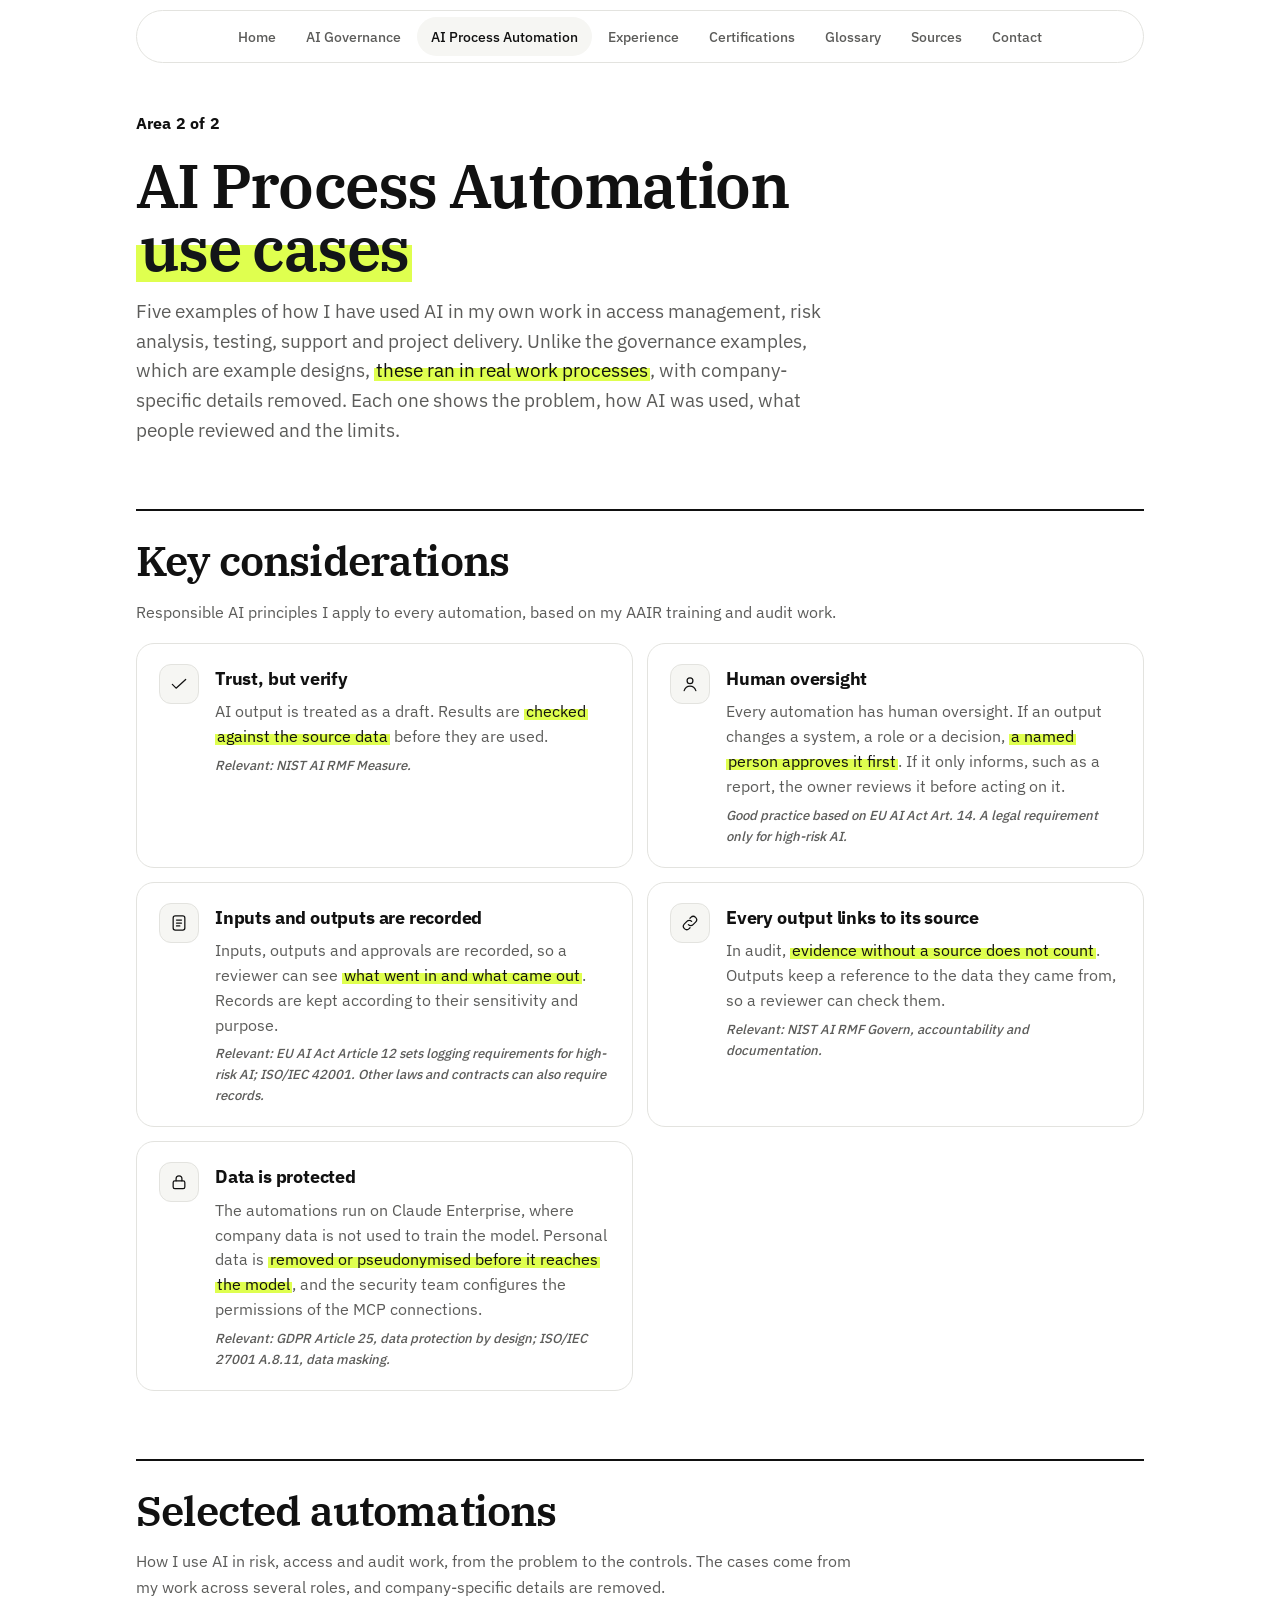
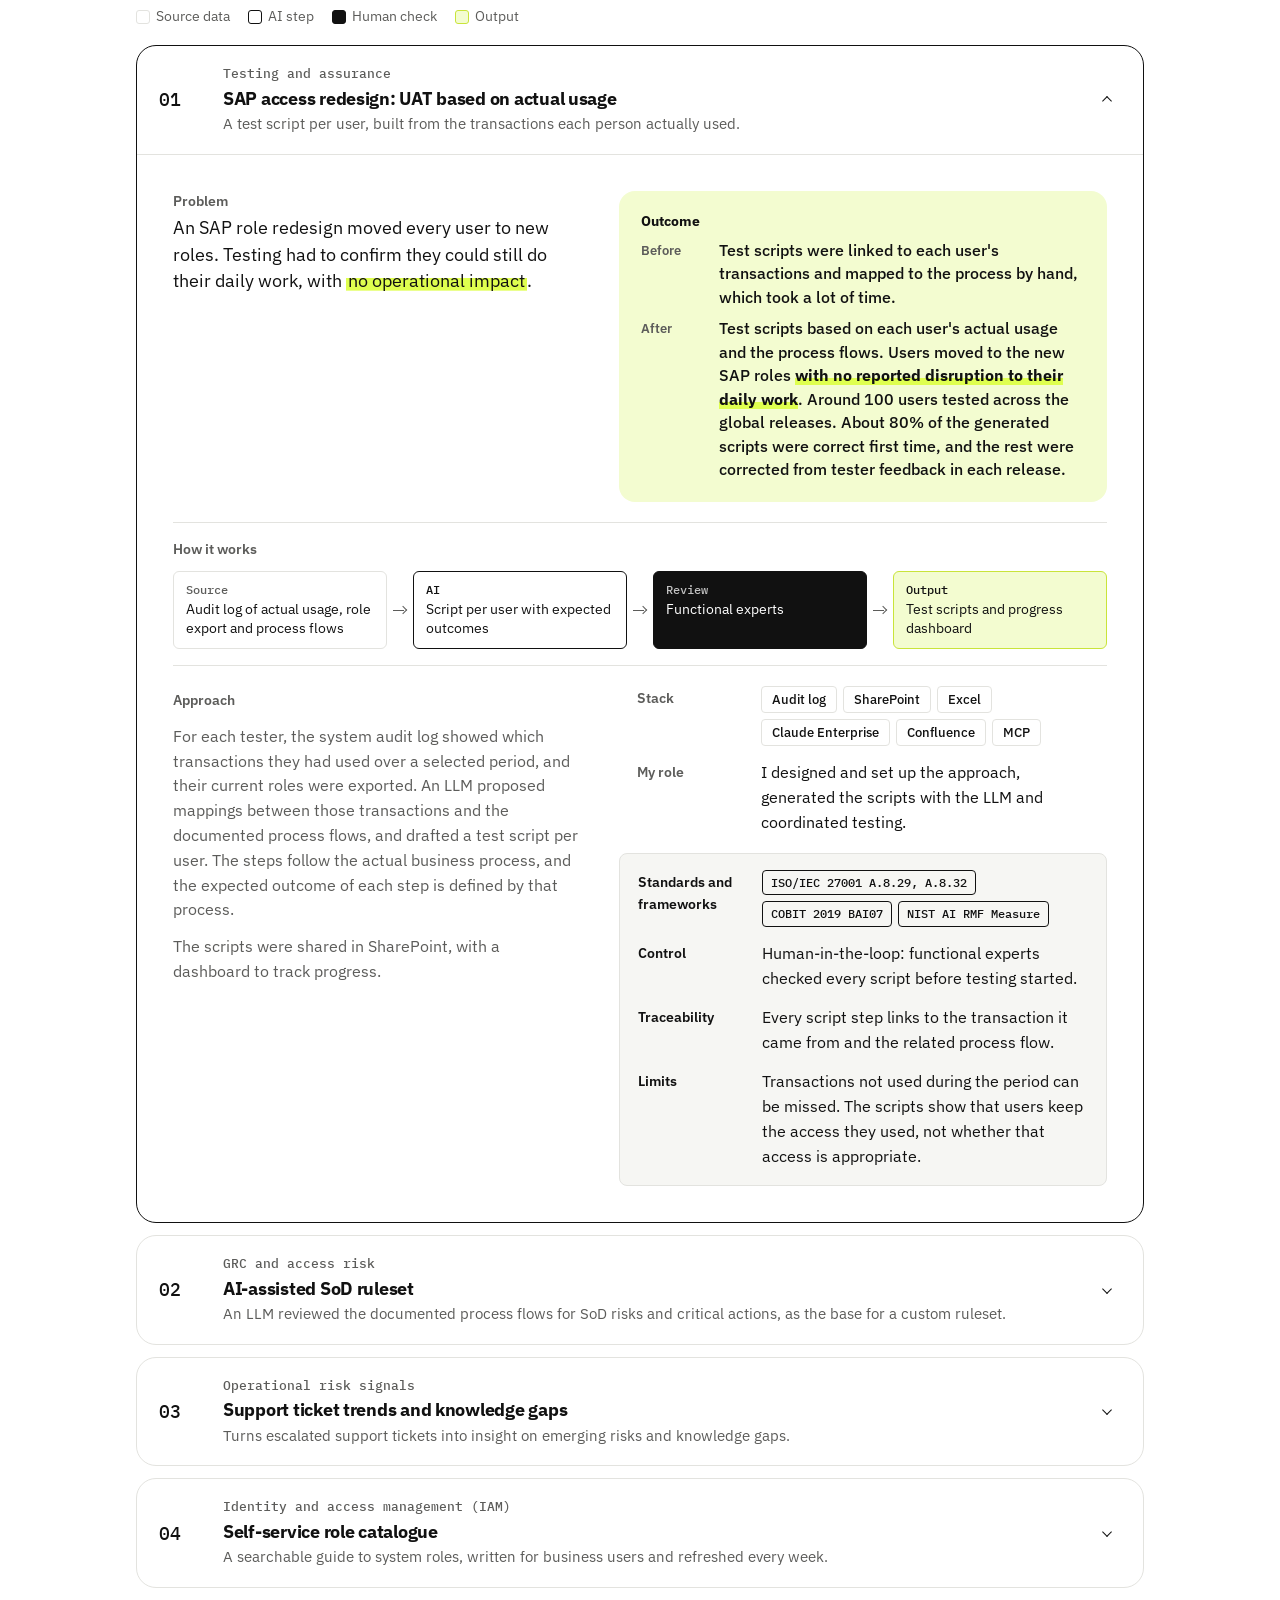
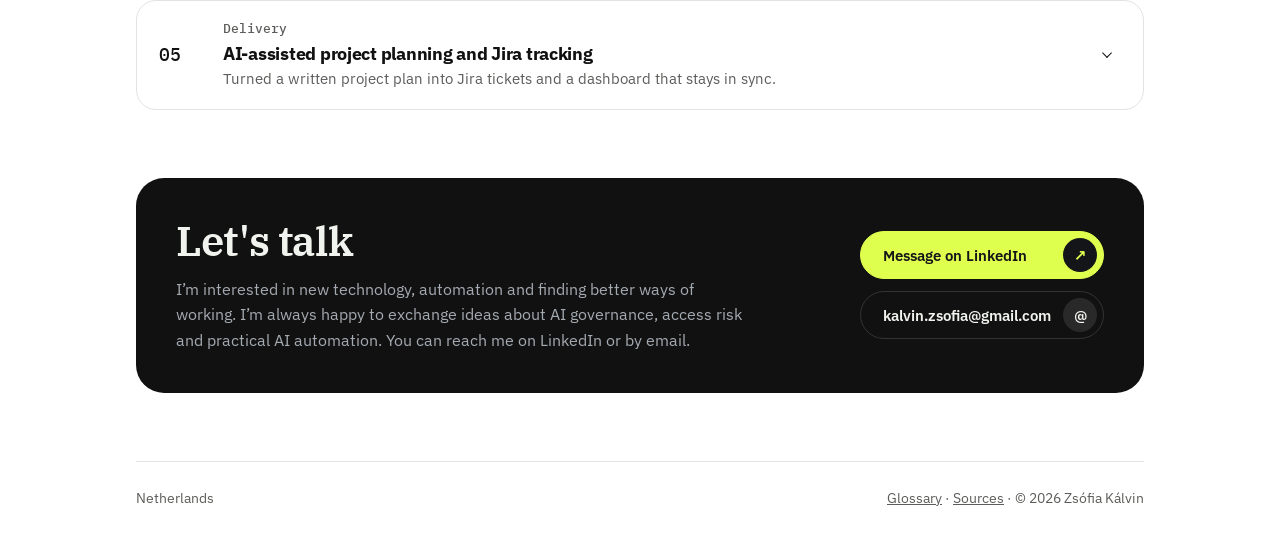
==== commit 2c8be1e4: "Role catalogue: guidance based on documented role design rules Co-Authored-By: Claude Opus 5.5 <nore" ====
--- a/automation.html
+++ b/automation.html
@@ -303,7 +303,7 @@
         </figure>
         <div class="case-main">
           <span class="case-label">Approach</span>
-          <p>Role data is extracted from the ERP system every week. An LLM turns it into a searchable page where people can find roles by transaction description, job title or business process, and see whether a role gives display or maintain access.</p><p>Each role shows what it contains, with best-practice guidance on which role to request. The support team uses the same page to answer access questions.</p>
+          <p>Role data is extracted from the ERP system every week. An LLM turns it into a searchable page where people can find roles by transaction description, job title or business process, and see whether a role gives display or maintain access.</p><p>Each role shows what it contains, with guidance on which role to request, based on the documented role design rules. The support team uses the same page to answer access questions.</p>
         </div>
         <div class="case-side">
           <dl class="fields">
